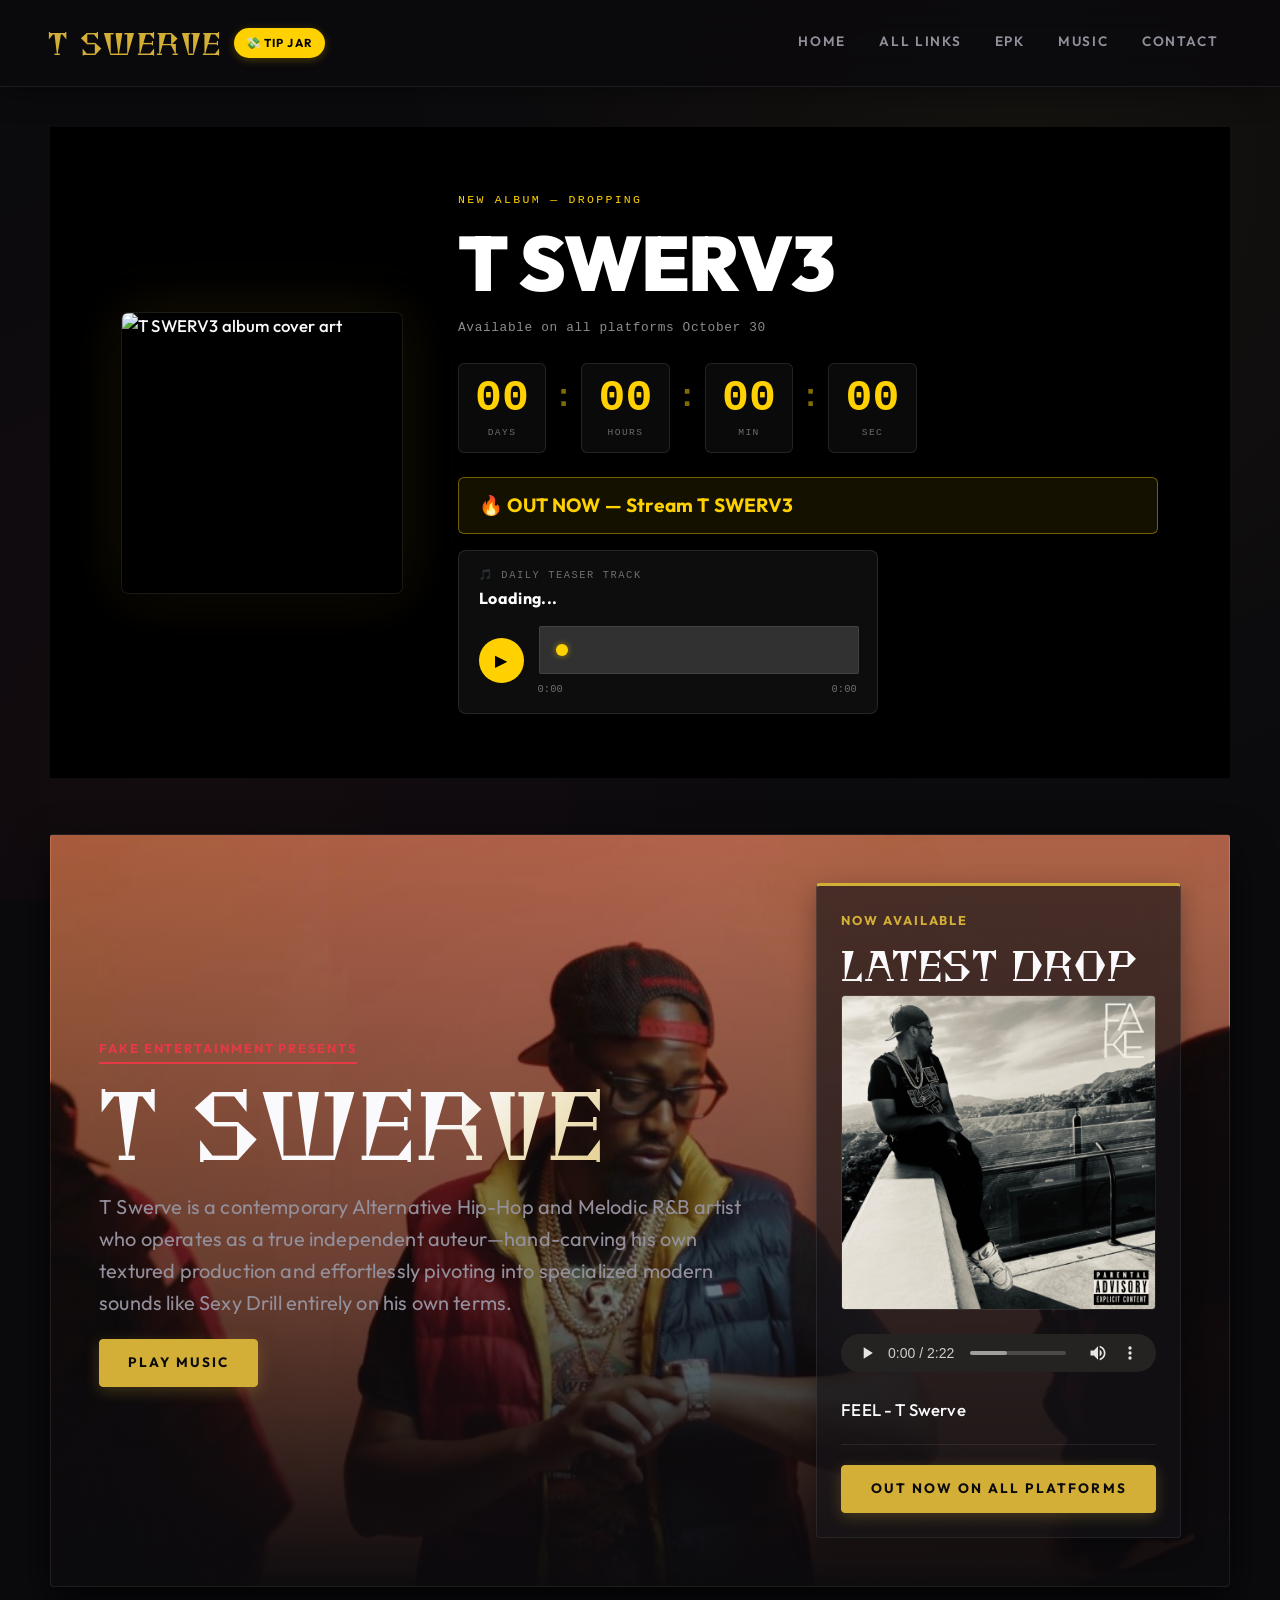
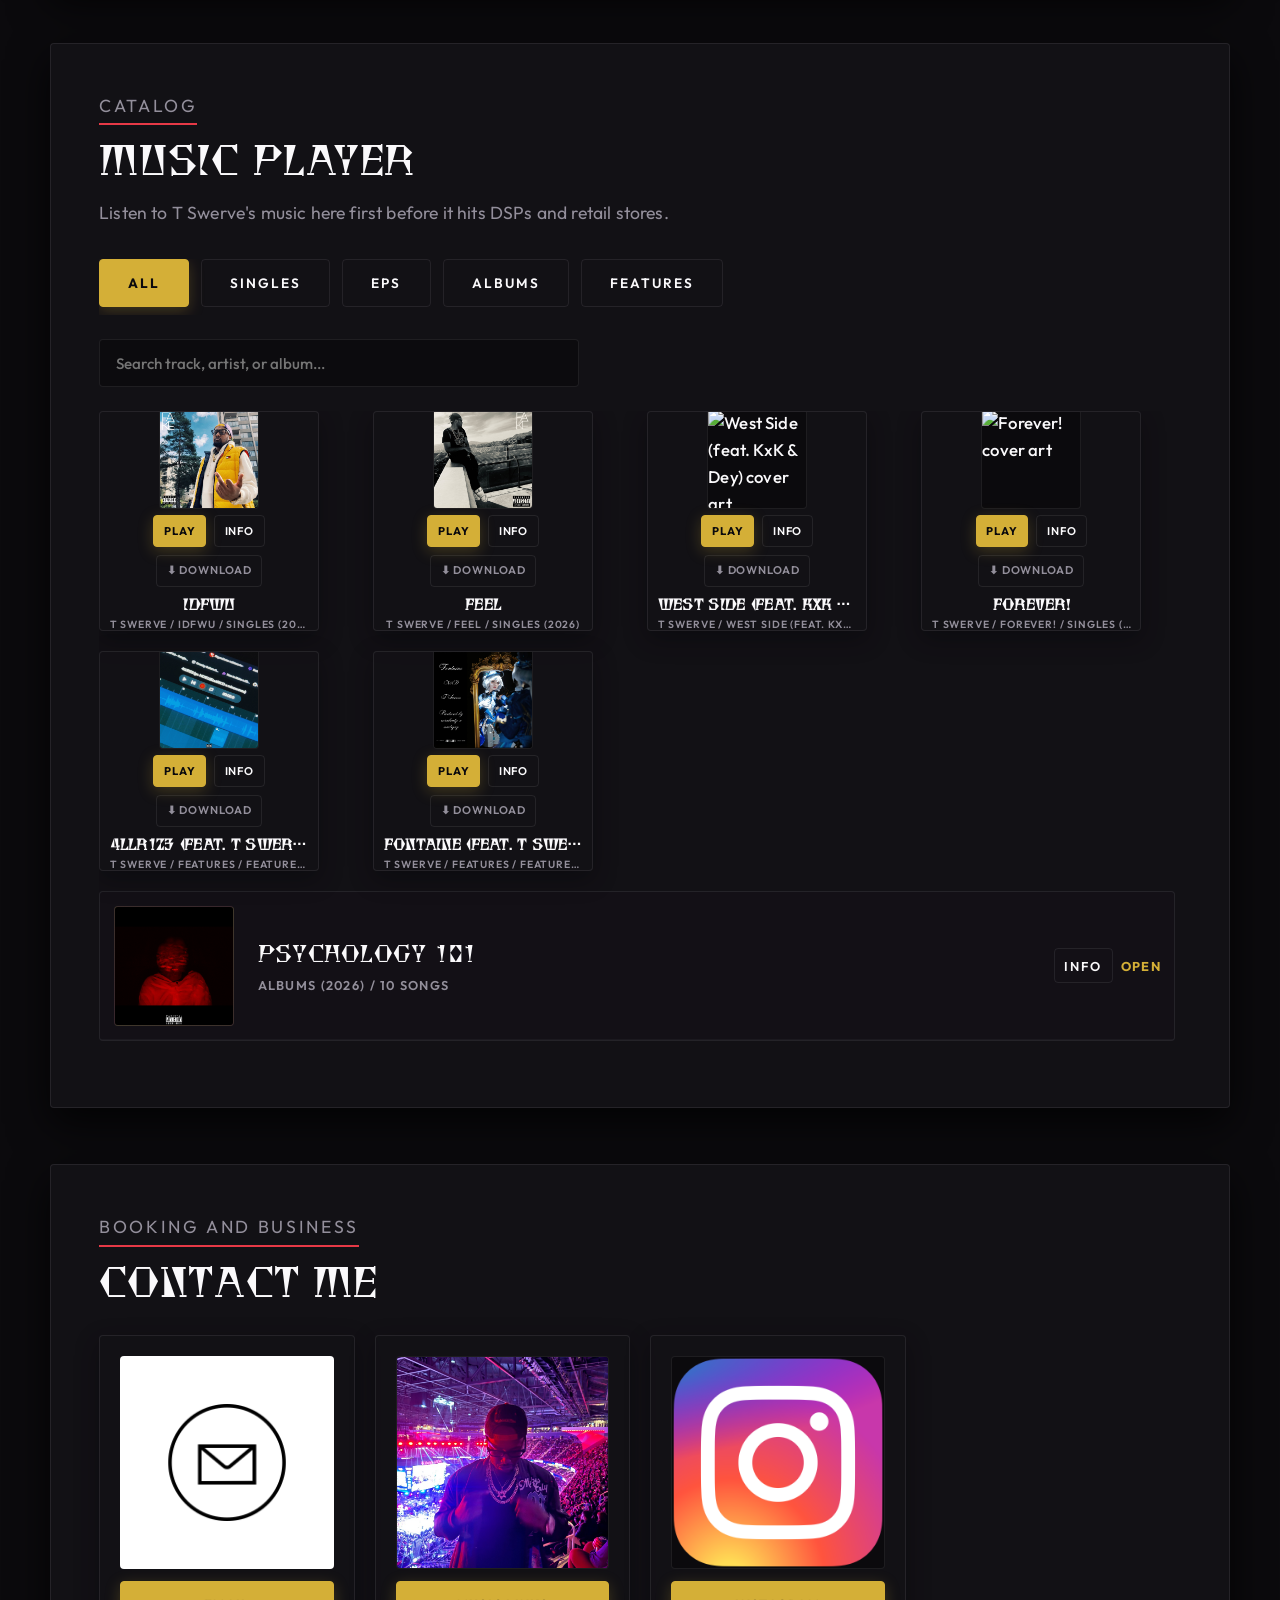
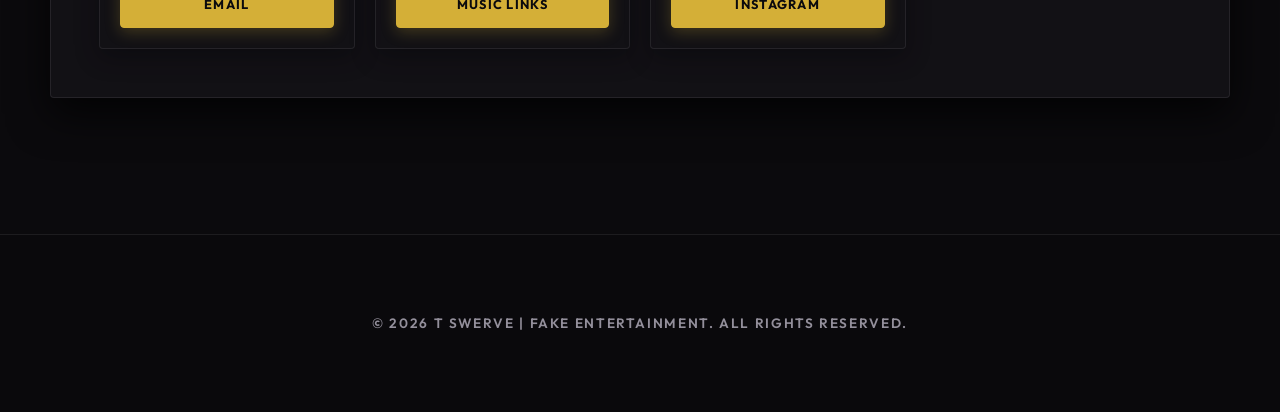
==== index.html @ 8528e09b "Bump CSS and JS version parameters to force browser cache refresh" ====
<!DOCTYPE html>
<html lang="en">

<head>
    <meta charset="UTF-8">
    <meta name="viewport" content="width=device-width, initial-scale=1.0">
    <title>T Swerve | Homebase</title>
    <meta name="description"
        content="The official homebase for T Swerve — Alternative Hip-Hop & Melodic R&B. New album T SWERV3 dropping October 30.">

    <!-- Open Graph (Facebook, iMessage, Discord, Slack, WhatsApp, etc.) -->
    <meta property="og:type" content="website">
    <meta property="og:url" content="https://gabetswerve.github.io/tswerve/">
    <meta property="og:title" content="T Swerve | Homebase">
    <meta property="og:description"
        content="T SWERV3 dropping October 30 on all platforms. Listen to T Swerve's music now.">
    <meta property="og:image" content="https://gabetswerve.github.io/tswerve/assets/og-preview.jpeg">
    <meta property="og:image:width" content="1200">
    <meta property="og:image:height" content="630">
    <meta property="og:image:alt" content="T Swerve">
    <meta property="og:site_name" content="T Swerve">

    <!-- Twitter Card -->
    <meta name="twitter:card" content="summary_large_image">
    <meta name="twitter:title" content="T Swerve | Homebase">
    <meta name="twitter:description"
        content="T SWERV3 dropping October 30 on all platforms. Listen to T Swerve's music now.">
    <meta name="twitter:image" content="https://gabetswerve.github.io/tswerve/assets/og-preview.jpeg">

    <link rel="stylesheet" href="style.css?v=17">
</head>

<body>
    <header class="site-header">
        <div class="brand-group">
            <a class="brand" href="index.html" aria-label="T Swerve home">T Swerve</a>
            <a class="tip-jar-btn" href="https://www.paypal.com/donate/?hosted_button_id=AJBC7XQU2HV6N" target="_blank"
                rel="noopener noreferrer" aria-label="Leave a tip">💸 Tip Jar</a>
        </div>
        <!-- Mini countdown pill — appears in nav when scrolled past the main countdown -->
        <a id="nav-countdown-pill" class="nav-countdown-pill" href="index.html#tswerv3-countdown"
            aria-label="T SWERV3 album countdown — click to go back">
            <span class="nav-cd-name">T SWERV3</span>
            <span class="nav-cd-nums">
                <span id="nav-cd-d">--</span>d
                <span id="nav-cd-h">--</span>h
                <span id="nav-cd-m">--</span>m
                <span id="nav-cd-s">--</span>s
            </span>
        </a>
        <nav class="site-nav" aria-label="Primary navigation">
            <a href="#top">Home</a>
            <a href="link.html">All Links</a>
            <a href="epk.html">EPK</a>
            <a href="#music">Music</a>
            <a href="#contact">Contact</a>
        </nav>
    </header>

    <main>
        <!-- T SWERV3 Countdown Section -->
        <section id="tswerv3-countdown" class="countdown-section" aria-label="T SWERV3 album countdown">
            <div class="countdown-bg-blur" aria-hidden="true"></div>
            <div class="countdown-inner">
                <div class="countdown-art-col">
                    <img src="assets/tswerv3-cover.jpeg" alt="T SWERV3 album cover art" class="countdown-art">
                </div>
                <div class="countdown-info-col">
                    <p class="countdown-eyebrow">New Album — Dropping</p>
                    <h2 class="countdown-title">T SWERV3</h2>
                    <p class="countdown-subtitle">Available on all platforms October 30</p>

                    <div class="countdown-units" id="countdown-units">
                        <div class="countdown-unit">
                            <span id="cd-days">00</span>
                            <label>Days</label>
                        </div>
                        <div class="countdown-colon" aria-hidden="true">:</div>
                        <div class="countdown-unit">
                            <span id="cd-hours">00</span>
                            <label>Hours</label>
                        </div>
                        <div class="countdown-colon" aria-hidden="true">:</div>
                        <div class="countdown-unit">
                            <span id="cd-minutes">00</span>
                            <label>Min</label>
                        </div>
                        <div class="countdown-colon" aria-hidden="true">:</div>
                        <div class="countdown-unit">
                            <span id="cd-seconds">00</span>
                            <label>Sec</label>
                        </div>
                    </div>

                    <div class="countdown-released-msg" id="countdown-released" hidden>
                        <span>🔥 OUT NOW — Stream T SWERV3</span>
                    </div>

                    <!-- Daily Teaser Mini Player -->
                    <div class="countdown-player-card" id="countdown-player-card">
                        <div class="countdown-player-header">
                            <span class="countdown-player-label">🎵 Daily Teaser Track</span>
                            <span class="countdown-player-track-name" id="cd-track-name">Loading...</span>
                        </div>
                        <audio id="countdown-audio" preload="metadata"></audio>
                        <div class="countdown-player-controls">
                            <button id="cd-play-pause" class="cd-play-btn" type="button"
                                aria-label="Play teaser track">▶</button>
                            <div class="countdown-progress-wrap">
                                <input type="range" id="cd-progress" min="0" max="100" value="0" class="cd-progress-bar"
                                    aria-label="Teaser track progress">
                                <div class="cd-time-row">
                                    <span id="cd-current-time">0:00</span>
                                    <span id="cd-duration">0:00</span>
                                </div>
                            </div>
                        </div>
                    </div>
                </div>
            </div>
        </section>

        <section class="hero section-band" id="top">
            <div class="hero-copy">
                <p class="eyebrow">FAKE Entertainment presents</p>
                <h1>T Swerve</h1>
                <p class="lead">T Swerve is a contemporary Alternative Hip-Hop and Melodic R&amp;B artist who operates
                    as a true independent auteur—hand-carving his own textured production and effortlessly pivoting into
                    specialized modern sounds like Sexy Drill entirely on his own terms.</p>
                <div class="hero-actions">
                    <a class="button primary" href="#music">Play Music</a>
                </div>
            </div>
            <div class="hero-panel" aria-label="Featured player">
                <p class="panel-label">Now available</p>
                <h2>Latest Drop</h2>
                <img src="assets/latest-drop.jpg" alt="Latest Drop Cover" class="featured-cover"
                    style="width: 100%; aspect-ratio: 1; object-fit: cover; border-radius: 4px; margin-bottom: 1rem; border: 1px solid var(--line);">
                <audio controls controlsList="nodownload" oncontextmenu="return false;" preload="metadata"
                    id="featured-player"></audio>
                <p class="muted" id="featured-title" style="margin-bottom: 1.25rem;">Upload music to your repo folders
                    to populate the player.</p>
                <div class="latest-drop-link-container"
                    style="border-top: 1px solid var(--line); padding-top: 1.25rem; text-align: center;">
                    <a class="button primary" href="https://ffm.to/feeeel" target="_blank" rel="noopener noreferrer"
                        style="width: 100%; display: inline-flex; align-items: center; justify-content: center; text-decoration: none; gap: 0.5rem; font-weight: 700;">
                        Out Now On All Platforms
                    </a>
                </div>
            </div>
        </section>


        <section class="section-band" id="music">
            <div class="section-heading">
                <p class="eyebrow">Catalog</p>
                <h2>Music Player</h2>
                <p>Listen to T Swerve's music here first before it hits DSPs and retail stores.</p>
            </div>
            <div class="tabs" id="music-tabs" role="tablist" aria-label="Music categories"></div>
            <div class="music-search-container">
                <input type="text" id="music-search" placeholder="Search track, artist, or album..."
                    aria-label="Search music catalog">
            </div>
            <div class="music-layout">
                <div class="release-grid" id="music-library" aria-live="polite"></div>
            </div>
        </section>


        <section class="section-band" id="contact">
            <div class="section-heading">
                <p class="eyebrow">Booking and business</p>
                <h2>Contact Me</h2>
            </div>
            <div class="contact-grid">
                <div class="qr-card"
                    style="display: flex; flex-direction: column; align-items: center; justify-content: space-between; padding: 1.25rem;">
                    <img src="assets/email.png" alt="T Swerve Email"
                        style="width: 100%; aspect-ratio: 1; object-fit: contain; border-radius: 4px; border: 1px solid var(--line); background: #ffffff; padding: 0.5rem;">
                    <a href="mailto:gabetswerve@gmail.com" class="button primary"
                        style="width: 100%; margin-top: 0.75rem; text-decoration: none; display: inline-flex; align-items: center; justify-content: center; min-height: 2.2rem; font-family: 'Outfit', sans-serif; text-transform: uppercase; letter-spacing: 0.1em; font-weight: 700; font-size: 0.8rem;">Email</a>
                </div>
                <div class="qr-card"
                    style="display: flex; flex-direction: column; align-items: center; justify-content: space-between; padding: 1.25rem;">
                    <img src="assets/music-links.jpg" alt="T Swerve Music Links"
                        style="width: 100%; aspect-ratio: 1; object-fit: cover; border-radius: 4px; border: 1px solid var(--line);">
                    <a href="https://ffm.bio/tswerve" target="_blank" rel="noopener noreferrer" class="button primary"
                        style="width: 100%; margin-top: 0.75rem; text-decoration: none; display: inline-flex; align-items: center; justify-content: center; min-height: 2.2rem; font-family: 'Outfit', sans-serif; text-transform: uppercase; letter-spacing: 0.1em; font-weight: 700; font-size: 0.8rem;">Music
                        Links</a>
                </div>
                <div class="qr-card"
                    style="display: flex; flex-direction: column; align-items: center; justify-content: space-between; padding: 1.25rem;">
                    <img src="assets/instagram.png" alt="T Swerve Instagram"
                        style="width: 100%; aspect-ratio: 1; object-fit: cover; border-radius: 4px; border: 1px solid var(--line);">
                    <a href="https://www.instagram.com/gabetswerve?igsh=MTN4anplaGdxeHgwZg%3D%3D&amp;utm_source=qr"
                        target="_blank" rel="noopener noreferrer" class="button primary"
                        style="width: 100%; margin-top: 0.75rem; text-decoration: none; display: inline-flex; align-items: center; justify-content: center; min-height: 2.2rem; font-family: 'Outfit', sans-serif; text-transform: uppercase; letter-spacing: 0.1em; font-weight: 700; font-size: 0.8rem;">Instagram</a>
                </div>
            </div>
        </section>
    </main>

    <footer>
        <p>&copy; <span id="year"></span> T Swerve | FAKE Entertainment. All rights reserved.</p>
    </footer>

    <script src="site.js?v=16"></script>
</body>

</html>
---- style.css ----
@import url('https://fonts.googleapis.com/css2?family=Bebas+Neue&family=Outfit:wght@300;400;500;600;700;800;900&family=Inter:wght@300;400;500;700&family=Chokokutai&display=swap');

:root {
    --bg: #0b0a0d;            /* Deep Obsidian Charcoal */
    --surface: rgba(20, 19, 24, 0.8);      /* Slate charcoal card */
    --surface-2: rgba(30, 28, 36, 0.9);    /* Highlight card surface */
    --text: #faf9fb;          /* Warm off-white */
    --muted: #938f9b;         /* Slate silver / muted text */
    --line: rgba(255, 255, 255, 0.08);     /* Thin modern grid border */
    --line-active: rgba(212, 175, 55, 0.35); /* Warm gold active borders */
    
    /* Alternative Hip-Hop / R&B Editorial Palette */
    --cyan: #d4af37;          /* Luxury Gold / Champagne Accent */
    --gold: #f3ebd4;          /* Warm Cream Highlight */
    --rose: #e63946;          /* Sleek Crimson Accent */
    --green: #2a9d8f;         /* Muted Emerald Accent */
    
    --shadow: 0 16px 40px rgba(0, 0, 0, 0.75);
    --shadow-light: 0 8px 25px rgba(0, 0, 0, 0.3);
}

* {
    box-sizing: border-box;
}

html {
    scroll-behavior: smooth;
}

body {
    margin: 0;
    color: var(--text);
    background-color: var(--bg);
    font-family: 'Outfit', 'Inter', sans-serif, 'Segoe UI', Roboto, sans-serif;
    font-weight: 500;
    font-size: 1.05rem;
    line-height: 1.6;
    letter-spacing: 0.01em;
    position: relative;
    overflow-x: hidden;
}

body::before {
    content: "";
    position: fixed;
    top: 0;
    left: 0;
    width: 100%;
    height: 100%;
    background: 
        radial-gradient(circle at 80% 20%, rgba(212, 175, 55, 0.05) 0%, transparent 50vw),
        radial-gradient(circle at 15% 85%, rgba(230, 57, 70, 0.04) 0%, transparent 50vw),
        #0b0a0d;
    background-size: cover;
    background-position: center;
    background-repeat: no-repeat;
    background-attachment: fixed;
    z-index: -2;
}

a {
    color: inherit;
    transition: all 0.25s cubic-bezier(0.25, 0.8, 0.25, 1);
}

img {
    display: block;
    max-width: 100%;
}

/* Scrollbars */
::-webkit-scrollbar {
    width: 6px;
    height: 6px;
}
::-webkit-scrollbar-track {
    background: var(--bg);
}
::-webkit-scrollbar-thumb {
    background: rgba(255, 255, 255, 0.12);
    border-radius: 3px;
    transition: background 0.2s ease;
}
::-webkit-scrollbar-thumb:hover {
    background: var(--cyan);
}

code,
pre {
    color: var(--cyan);
    background: rgba(212, 175, 55, 0.04);
    border: 1px solid rgba(212, 175, 55, 0.15);
    border-radius: 4px;
    font-family: 'Courier New', Courier, monospace;
    font-size: 0.95em;
}

code {
    padding: 0.1rem 0.35rem;
}

pre {
    overflow-x: auto;
    padding: 1rem;
    position: relative;
    border-left: 3px solid var(--cyan);
}

.site-header {
    position: sticky;
    top: 0;
    z-index: 100;
    display: flex;
    align-items: center;
    justify-content: space-between;
    gap: 1rem;
    padding: 1.25rem clamp(1rem, 4vw, 3rem);
    background: rgba(11, 10, 13, 0.88);
    border-bottom: 1px solid var(--line);
    backdrop-filter: blur(16px);
    box-shadow: 0 4px 30px rgba(0, 0, 0, 0.4);
    transition: all 0.3s ease;
}

.brand {
    color: var(--cyan);
    font-family: 'Chokokutai', cursive, sans-serif;
    font-size: 1.8rem;
    font-weight: 400;
    text-transform: uppercase;
    text-decoration: none;
    letter-spacing: 0.05em;
    transition: opacity 0.25s ease;
}

.brand:hover {
    opacity: 0.85;
}

/* Brand + Tip Jar group on the left side of the header */
.brand-group {
    display: flex;
    align-items: center;
    gap: 0.75rem;
    flex-shrink: 0;
}

.tip-jar-btn {
    display: inline-flex;
    align-items: center;
    gap: 0.3rem;
    padding: 0.35rem 0.75rem;
    font-family: 'Outfit', sans-serif;
    font-size: 0.72rem;
    font-weight: 700;
    text-transform: uppercase;
    letter-spacing: 0.1em;
    text-decoration: none;
    color: #000;
    background: #ffd100;
    border-radius: 20px;
    border: none;
    white-space: nowrap;
    transition: transform 0.15s ease, background 0.15s ease, box-shadow 0.15s ease;
    box-shadow: 0 2px 10px rgba(255, 209, 0, 0.25);
}

.tip-jar-btn:hover {
    background: #ffe040;
    transform: translateY(-1px);
    box-shadow: 0 4px 16px rgba(255, 209, 0, 0.4);
}

.tip-jar-btn:active {
    transform: translateY(0);
}

.site-nav {
    display: flex;
    flex-wrap: wrap;
    justify-content: flex-end;
    gap: 0.4rem;
}

.site-nav a {
    min-height: 2.2rem;
    display: inline-flex;
    align-items: center;
    padding: 0.45rem 0.85rem;
    color: var(--muted);
    font-family: 'Outfit', sans-serif;
    font-weight: 600;
    font-size: 0.85rem;
    text-transform: uppercase;
    letter-spacing: 0.12em;
    text-decoration: none;
    border-bottom: 2px solid transparent;
    transition: all 0.25s ease;
}

.site-nav a:hover,
.site-nav a[aria-current="page"] {
    color: var(--text);
    border-bottom: 2px solid var(--cyan);
}

main {
    width: min(1180px, calc(100% - 2rem));
    margin: 0 auto;
    padding: 2.5rem 0 5rem;
}

/* Alternative Hip-Hop Editorial Content Bands */
.section-band {
    margin: 3.5rem 0;
    padding: clamp(1.5rem, 4vw, 3rem);
    background: var(--surface);
    border: 1px solid var(--line);
    border-radius: 4px;
    box-shadow: var(--shadow);
    position: relative;
    transition: border-color 0.3s ease;
}

.hero {
    min-height: 65vh;
    display: grid;
    grid-template-columns: minmax(0, 1.3fr) minmax(320px, 0.7fr);
    align-items: center;
    gap: 2.5rem;
}

.section-band.hero:not(.compact) {
    background: 
        linear-gradient(to bottom, rgba(11, 10, 13, 0.1) 0%, rgba(11, 10, 13, 0.5) 60%, rgba(11, 10, 13, 0.98) 100%),
        url('assets/homepage-profile.jpg');
    background-size: cover;
    background-position: center 20%;
    background-repeat: no-repeat;
}

.hero.compact {
    min-height: 30vh;
    align-items: center;
}

.hero h1 {
    margin: 0 0 1rem;
    font-family: 'Chokokutai', cursive, sans-serif;
    font-size: clamp(2.8rem, 7vw, 5.5rem);
    line-height: 1.1;
    font-weight: 400;
    text-transform: uppercase;
    background: linear-gradient(135deg, var(--text) 50%, var(--cyan) 100%);
    -webkit-background-clip: text;
    -webkit-text-fill-color: transparent;
    letter-spacing: 0.02em;
}

.hero.compact h1 {
    font-size: clamp(2.2rem, 6vw, 4rem);
}

.lead {
    max-width: 64ch;
    color: var(--muted);
    font-size: clamp(1.05rem, 2vw, 1.25rem);
    font-family: 'Outfit', sans-serif;
    font-weight: 400;
    line-height: 1.6;
}

.eyebrow {
    margin: 0 0 0.65rem;
    color: var(--rose);
    font-family: 'Outfit', sans-serif;
    font-weight: 700;
    font-size: 0.8rem;
    text-transform: uppercase;
    letter-spacing: 0.15em;
    display: inline-block;
    border-bottom: 2px solid var(--rose);
    padding-bottom: 0.2rem;
}

.panel-label {
    margin: 0 0 0.65rem;
    color: var(--cyan);
    font-family: 'Outfit', sans-serif;
    font-weight: 700;
    font-size: 0.8rem;
    text-transform: uppercase;
    letter-spacing: 0.15em;
}

.hero-actions,
.tabs,
.list-stack {
    display: flex;
    flex-wrap: wrap;
    gap: 0.75rem;
}

.link-grid {
    display: grid;
    grid-template-columns: repeat(auto-fit, minmax(220px, 1fr));
    gap: 1rem;
}

/* Premium Minimalist Buttons */
.button,
button.button,
.link-tile,
.list-stack a {
    min-height: 3rem;
    display: inline-flex;
    align-items: center;
    justify-content: center;
    padding: 0.75rem 1.75rem;
    color: var(--text);
    background: transparent;
    border: 1px solid var(--line);
    border-radius: 4px;
    text-transform: uppercase;
    font-family: 'Outfit', sans-serif;
    font-weight: 600;
    font-size: 0.85rem;
    letter-spacing: 0.15em;
    text-align: center;
    text-decoration: none;
    cursor: pointer;
    transition: all 0.25s cubic-bezier(0.25, 0.8, 0.25, 1);
    position: relative;
}

.button:hover,
button.button:hover,
.link-tile:hover,
.list-stack a:hover {
    color: #0c0b0f;
    background: var(--text);
    border-color: var(--text);
    transform: translateY(-2px);
    box-shadow: var(--shadow-light);
}

.button.primary,
button.button.primary,
.tabs button.active {
    color: #0b0a0d;
    background: var(--cyan);
    border-color: var(--cyan);
    font-weight: 700;
    box-shadow: 0 4px 15px rgba(212, 175, 55, 0.25);
}

.button.primary:hover,
button.button.primary:hover,
.tabs button.active:hover {
    background: var(--text);
    border-color: var(--text);
    color: #0b0a0d;
    box-shadow: 0 4px 20px rgba(255, 255, 255, 0.3);
}

.hero-panel,
.player-dock,
.contact-card,
.qr-card,
.project-card,
.release-card,
.stat-grid div {
    background: rgba(20, 19, 24, 0.65);
    border: 1px solid var(--line);
    border-radius: 4px;
    box-shadow: var(--shadow-light);
    transition: all 0.3s cubic-bezier(0.25, 0.8, 0.25, 1);
    position: relative;
}

/* Hover effects */
.release-card:hover,
.project-card:hover,
.qr-card:hover {
    border-color: var(--cyan);
    box-shadow: 0 12px 30px rgba(212, 175, 55, 0.06);
    transform: translateY(-4px);
}

.hero-panel {
    padding: 1.5rem;
    border-top: 3px solid var(--cyan);
}

.hero-panel audio,
.player-dock audio,
.release-card audio {
    width: 100%;
    margin-top: 0.5rem;
}

/* Styled native audio controls */
audio {
    filter: invert(0.9) hue-rotate(15deg) saturate(1.2);
    border-radius: 4px;
    height: 38px;
}

.section-heading {
    max-width: 760px;
    margin-bottom: 2rem;
}

.section-heading h2,
.project-card h2,
.hero-panel h2 {
    margin: 0 0 0.5rem;
    font-family: 'Chokokutai', cursive, sans-serif;
    font-size: clamp(1.6rem, 3.5vw, 2.4rem);
    line-height: 1.2;
    font-weight: 400;
    text-transform: uppercase;
    color: var(--text);
    letter-spacing: 0.02em;
}

.section-heading p {
    font-size: 1.1rem;
    font-weight: 400;
    color: var(--muted);
}

.music-layout {
    display: block;
}

.release-grid,
.portfolio-grid,
.media-grid,
.contact-grid,
.stat-grid {
    display: grid;
    grid-template-columns: repeat(auto-fill, minmax(220px, 1fr));
    gap: 1.25rem;
}

.project-card {
    overflow: hidden;
    max-width: 320px;
    width: 100%;
}

.release-card {
    display: flex;
    flex-direction: column;
    align-items: center;
    justify-content: center;
    width: 220px;
    height: 220px;
    aspect-ratio: 1;
    border: 1px solid var(--line);
    border-radius: 4px;
    background: rgba(20, 19, 24, 0.65);
    padding: 0.6rem;
    box-sizing: border-box;
    overflow: hidden;
}

.project-card img,
.media-grid img,
.qr-card img,
#player-art {
    width: 100%;
    aspect-ratio: 1;
    object-fit: cover;
    background: #0b0a0d;
    border-bottom: 1px solid var(--line);
    transition: transform 0.4s ease;
}

.release-card img {
    width: 100px;
    height: 100px;
    min-height: 100px;
    min-width: 100px;
    aspect-ratio: 1;
    object-fit: contain;
    background: #0b0a0d;
    border: 1px solid var(--line);
    border-radius: 4px;
    margin-bottom: 0.4rem;
}

.project-card:hover img {
    transform: scale(1.03);
}

.project-card {
    padding: 1.25rem;
}

.release-card .card-body {
    width: 100%;
    padding: 0;
    display: flex;
    flex-direction: column;
    align-items: center;
}

.release-card .card-body h3 {
    order: 2;
    font-family: 'Chokokutai', cursive, sans-serif;
    color: var(--text);
    font-size: 0.9rem;
    margin: 0 0 0.1rem 0;
    text-transform: uppercase;
    letter-spacing: 0.02em;
    text-align: center;
    width: 100%;
    white-space: nowrap;
    overflow: hidden;
    text-overflow: ellipsis;
}

.release-card .card-body .card-meta {
    order: 3;
    color: var(--muted);
    font-family: 'Outfit', sans-serif;
    font-weight: 600;
    font-size: 0.65rem;
    text-transform: uppercase;
    letter-spacing: 0.08em;
    margin: 0;
    text-align: center;
    width: 100%;
    white-space: nowrap;
    overflow: hidden;
    text-overflow: ellipsis;
}

.release-card .card-body .card-actions {
    order: 1;
    display: flex;
    gap: 0.4rem;
    justify-content: center;
    align-items: center;
    flex-wrap: wrap;
    width: 100%;
    margin-top: 0 !important;
    margin-bottom: 0.3rem;
}

.release-card .button {
    min-height: 2rem;
    padding: 0.2rem 0.6rem;
    font-size: 0.7rem;
    letter-spacing: 0.08em;

}

.project-card h2 {
    margin: 0 0 0.4rem;
    font-family: 'Chokokutai', cursive, sans-serif;
    font-size: 1.2rem;
    font-weight: 400;
    text-transform: uppercase;
    color: var(--text);
    letter-spacing: 0.02em;
}

.card-meta {
    margin: 0 0 1rem;
    color: var(--muted);
    font-family: 'Outfit', sans-serif;
    font-weight: 600;
    font-size: 0.8rem;
    text-transform: uppercase;
    letter-spacing: 0.1em;
}

.player-dock {
    position: sticky;
    top: 5.5rem;
    padding: 0.8rem;
    border: 1px solid var(--cyan);
    background: rgba(18, 17, 22, 0.95);
    box-shadow: 0 15px 40px rgba(0, 0, 0, 0.5);
    border-radius: 4px;
}

.player-track-info {
    display: flex;
    gap: 0.75rem;
    align-items: center;
    margin-bottom: 0.6rem;
}

#player-art {
    width: 80px;
    height: 80px;
    min-width: 80px;
    max-height: 80px;
    aspect-ratio: 1;
    object-fit: cover;
    border: 1px solid var(--line);
    border-radius: 4px;
    margin-bottom: 0;
}

.player-text-details {
    min-width: 0;
    flex: 1;
}

.player-text-details .panel-label {
    margin: 0 0 0.15rem 0;
}

/* Player title — now a button styled as a link */
.player-title-btn,
#player-title {
    font-family: 'Chokokutai', cursive, sans-serif;
    color: var(--text);
    font-size: 1.1rem;
    margin: 0 0 0.15rem 0;
    font-weight: 400;
    text-transform: uppercase;
    letter-spacing: 0.02em;
    white-space: nowrap;
    overflow: hidden;
    text-overflow: ellipsis;
    /* Reset button styles */
    background: transparent;
    border: none;
    padding: 0;
    text-align: left;
    cursor: pointer;
    display: block;
    width: 100%;
    transition: color 0.2s ease;
}

.player-title-btn:hover,
#player-title:hover {
    color: var(--cyan);
    text-decoration: underline;
    text-decoration-color: rgba(212, 175, 55, 0.5);
    text-underline-offset: 3px;
}

/* Flash highlight for a single track card when navigated to */
.release-card.track-highlight-flash {
    border-color: var(--cyan) !important;
    box-shadow: 0 0 0 2px rgba(212, 175, 55, 0.35) !important;
    animation: card-flash 1.2s ease-out forwards;
}

@keyframes card-flash {
    0%   { background: rgba(212, 175, 55, 0.18); }
    100% { background: rgba(20, 19, 24, 0.65); }
}


#player-meta {
    font-family: 'Outfit', sans-serif;
    font-weight: 600;
    font-size: 0.75rem;
    text-transform: uppercase;
    letter-spacing: 0.08em;
    color: var(--muted);
    margin-bottom: 0;
    white-space: nowrap;
    overflow: hidden;
    text-overflow: ellipsis;
}

input,
select,
textarea {
    width: 100%;
    min-height: 3rem;
    padding: 0.8rem 1rem;
    color: var(--text);
    background: rgba(12, 11, 15, 0.9);
    border: 1px solid var(--line);
    border-radius: 4px;
    font-family: 'Outfit', sans-serif;
    font-weight: 500;
    font-size: 1.05rem;
    transition: all 0.25s ease;
}

input:focus,
select:focus,
textarea:focus {
    outline: none;
    border-color: var(--cyan);
    box-shadow: 0 0 15px rgba(212, 175, 55, 0.15);
    background: rgba(212, 175, 55, 0.02);
}

textarea {
    resize: vertical;
}

.embed-shell {
    min-height: 320px;
    display: grid;
    place-items: center;
    padding: 0;
    color: var(--muted);
    background: #0b0a0d;
    border: 1px solid var(--line);
    border-radius: 4px;
    overflow: hidden;
    position: relative;
}

.embed-shell.wide {
    min-height: 420px;
}

.embed-shell iframe {
    width: 100%;
    height: 100%;
    border: 0;
}

.qr-card {
    margin: 0;
    padding: 1.25rem;
    text-align: center;
    border: 1px solid var(--line);
}

.qr-card img {
    border: 1px solid var(--line);
    border-radius: 4px;
}

.qr-card figcaption {
    margin-top: 0.75rem;
    color: var(--cyan);
    font-family: 'Outfit', sans-serif;
    font-weight: 700;
    text-transform: uppercase;
    font-size: 0.8rem;
    letter-spacing: 0.1em;
}

footer {
    padding: 4rem 1rem;
    color: var(--muted);
    font-family: 'Outfit', sans-serif;
    font-weight: 600;
    font-size: 0.85rem;
    text-transform: uppercase;
    letter-spacing: 0.12em;
    text-align: center;
    border-top: 1px solid var(--line);
    background: rgba(11, 10, 13, 0.98);
}

@media (max-width: 820px) {
    .site-header {
        align-items: center;
        flex-direction: column;
        gap: 0.6rem;
        padding: 0.85rem clamp(0.75rem, 3vw, 2rem);
    }

    .brand-group {
        justify-content: center;
    }

    .site-nav {
        justify-content: center;
        width: 100%;
        gap: 0.2rem;
    }

    .hero,
    .music-layout {
        grid-template-columns: 1fr;
    }

    .player-dock {
        position: static;
        width: 100%;
    }
}

.links-page {
    width: min(760px, calc(100% - 2rem));
}

.all-links-hero {
    min-height: auto;
    text-align: center;
    border-top: 3px solid var(--cyan);
}

.all-links-hero h1 {
    margin: 0 0 0.5rem;
    font-family: 'Chokokutai', cursive, sans-serif;
    font-size: clamp(2.8rem, 10vw, 5rem);
    line-height: 1.1;
    font-weight: 400;
    text-transform: uppercase;
    background: linear-gradient(135deg, var(--text) 30%, var(--cyan) 100%);
    -webkit-background-clip: text;
    -webkit-text-fill-color: transparent;
    letter-spacing: 0.02em;
}

.all-links-hero .lead {
    margin-left: auto;
    margin-right: auto;
}

.profile-avatar {
    width: min(160px, 42vw);
    aspect-ratio: 1;
    margin: 0 auto 1.5rem;
    border: 3px solid var(--cyan);
    border-radius: 50%;
    object-fit: cover;
    box-shadow: 0 0 25px rgba(212, 175, 55, 0.2);
    transform: translateZ(0);
    backface-visibility: hidden;
}

.quick-socials,
.link-stack,
.social-grid {
    display: grid;
    gap: 0.75rem;
}

.quick-socials {
    grid-template-columns: repeat(auto-fit, minmax(120px, 1fr));
    margin-top: 1.5rem;
}

.quick-socials a,
.social-grid a {
    padding: 0.85rem 1rem;
    color: var(--text);
    background: rgba(255, 255, 255, 0.02);
    border: 1px solid var(--line);
    border-radius: 4px;
    text-transform: uppercase;
    font-family: 'Outfit', sans-serif;
    font-weight: 600;
    font-size: 0.85rem;
    letter-spacing: 0.1em;
    text-decoration: none;
    transition: all 0.2s ease;
}

.quick-socials a:hover,
.social-grid a:hover {
    color: #0b0a0d;
    background: var(--text);
    border-color: var(--text);
    box-shadow: var(--shadow-light);
}

.mega-link {
    display: grid;
    gap: 0.15rem;
    padding: 1.25rem 1.75rem;
    color: var(--text);
    background: rgba(20, 19, 24, 0.85);
    border: 1px solid var(--line);
    border-left-width: 6px;
    border-radius: 4px;
    text-decoration: none;
    transition: all 0.25s ease;
}

.mega-link span {
    font-family: 'Chokokutai', cursive, sans-serif;
    font-size: 1.3rem;
    font-weight: 400;
    text-transform: uppercase;
    letter-spacing: 0.02em;
}

.mega-link small,
.social-grid span {
    color: var(--muted);
    font-family: 'Outfit', sans-serif;
    font-weight: 400;
}

.accent-cyan { border-left-color: var(--cyan); }
.accent-gold { border-left-color: var(--gold); }
.accent-rose { border-left-color: var(--rose); }
.accent-green { border-left-color: var(--green); }

.mega-link:hover {
    border-color: var(--cyan);
    box-shadow: 0 4px 20px rgba(212, 175, 55, 0.08);
}

.accent-cyan:hover { border-left-color: var(--cyan); }
.accent-gold:hover { border-left-color: var(--gold); box-shadow: 0 4px 20px rgba(243, 235, 212, 0.08); }
.accent-rose:hover { border-left-color: var(--rose); box-shadow: 0 4px 20px rgba(230, 57, 70, 0.08); }
.accent-green:hover { border-left-color: var(--green); box-shadow: 0 4px 20px rgba(42, 157, 143, 0.08); }

.compact-links {
    grid-template-columns: repeat(auto-fit, minmax(160px, 1fr));
}

.link-tile {
    width: 100%;
}

.featured-link {
    border-color: var(--cyan);
    background: rgba(212, 175, 55, 0.04);
}

.social-grid {
    grid-template-columns: repeat(auto-fit, minmax(180px, 1fr));
}

.social-grid strong,
.social-grid span {
    display: block;
}

.social-grid strong {
    font-family: 'Chokokutai', cursive, sans-serif;
    font-size: 1.1rem;
    font-weight: 400;
    color: var(--cyan);
    text-transform: uppercase;
    letter-spacing: 0.02em;
}

:focus-visible {
    outline: 2px solid var(--cyan);
    outline-offset: 3px;
}

.contact-card {
    min-height: 8rem;
    display: flex;
    align-items: center;
    justify-content: center;
    padding: 1.5rem;
    text-align: center;
    text-decoration: none;
    overflow-wrap: anywhere;
    font-family: 'Chokokutai', cursive, sans-serif;
    color: var(--cyan);
    font-size: 1.25rem;
    border: 1px solid var(--cyan);
    text-transform: uppercase;
    letter-spacing: 0.02em;
    transition: all 0.3s ease;
}

.contact-card:hover {
    background: var(--cyan);
    color: #0b0a0d;
    box-shadow: 0 4px 15px rgba(212, 175, 55, 0.25);
}

@media (max-width: 560px) {
    main,
    .links-page {
        width: min(100% - 0.75rem, 1180px);
        padding-top: 0.75rem;
        padding-bottom: 3rem;
    }

    .section-band {
        padding: 1.1rem;
        margin: 2rem 0;
        border-radius: 6px;
    }

    .site-header {
        padding: 0.65rem 0.75rem;
        gap: 0.4rem;
    }

    .brand {
        font-size: 1.5rem;
    }

    .tip-jar-btn {
        font-size: 0.68rem;
        padding: 0.28rem 0.6rem;
    }

    .site-nav {
        gap: 0.15rem;
    }

    .site-nav a {
        padding: 0.35rem 0.55rem;
        font-size: 0.72rem;
        letter-spacing: 0.08em;
        min-height: 1.9rem;
    }

    .link-grid,
    .compact-links,
    .quick-socials,
    .social-grid {
        grid-template-columns: 1fr;
    }

    .hero h1,
    .all-links-hero h1 {
        font-size: clamp(2.5rem, 12vw, 4rem);
    }

    /* Release cards: fill full width as a list on mobile */
    .release-grid {
        grid-template-columns: 1fr;
        gap: 0.75rem;
    }

    .release-card {
        width: 100%;
        height: auto;
        min-height: 0;
        aspect-ratio: unset;
        flex-direction: row;
        align-items: center;
        justify-content: flex-start;
        padding: 0.75rem;
        gap: 0.75rem;
        border-radius: 6px;
    }

    .release-card img {
        width: 64px;
        height: 64px;
        min-width: 64px;
        min-height: 64px;
        margin-bottom: 0;
        flex-shrink: 0;
    }

    .release-card .card-body {
        align-items: flex-start;
        flex: 1;
        min-width: 0;
    }

    .release-card .card-body h3 {
        text-align: left;
        font-size: 1rem;
        white-space: nowrap;
        overflow: hidden;
        text-overflow: ellipsis;
        width: 100%;
    }

    .release-card .card-body .card-meta {
        text-align: left;
        font-size: 0.62rem;
    }

    .release-card .card-body .card-actions {
        justify-content: flex-start;
        flex-wrap: nowrap;
    }

    .release-card .button {
        padding: 0.2rem 0.55rem;
        font-size: 0.68rem;
    }

    /* Hero section compact */
    .hero.section-band {
        padding: 1.5rem 1rem;
    }

    .hero-panel {
        padding: 1rem;
    }

    .section-heading {
        margin-bottom: 1.25rem;
    }

    .section-heading h2 {
        font-size: clamp(1.4rem, 6vw, 2rem);
    }

    /* Contact grid: 1 column, smaller images */
    .contact-grid {
        grid-template-columns: 1fr;
        gap: 0.75rem;
    }

    .qr-card {
        flex-direction: row !important;
        align-items: center !important;
        gap: 1rem;
        padding: 0.85rem 1rem !important;
        justify-content: flex-start !important;
    }

    .qr-card img {
        width: 64px !important;
        height: 64px !important;
        aspect-ratio: 1 !important;
        object-fit: contain !important;
        flex-shrink: 0 !important;
        border-radius: 4px;
    }

    .qr-card .button {
        flex: 1;
        min-width: 0;
        margin-top: 0 !important;
    }

    /* Music tabs scrollable row */
    #music-tabs {
        gap: 0.4rem;
        padding-bottom: 0.4rem;
        margin-bottom: 1rem;
    }

    #music-tabs .button {
        padding: 0.4rem 0.75rem;
        font-size: 0.75rem;
    }
}

/* Music player compact folders */
#music-tabs {
    overflow-x: auto;
    flex-wrap: nowrap;
    padding-bottom: 0.5rem;
    margin-bottom: 1.5rem;
}

#music-tabs .button {
    flex: 0 0 auto;
}

.music-search-container {
    margin-bottom: 1.5rem;
    max-width: 480px;
    width: 100%;
}

.music-search-container input {
    font-family: 'Outfit', sans-serif;
    font-size: 0.95rem;
    border-color: var(--line);
    background: rgba(12, 11, 15, 0.85);
}

.music-search-container input:focus {
    border-color: var(--cyan);
    box-shadow: 0 0 15px rgba(212, 175, 55, 0.15);
    background: rgba(212, 175, 55, 0.02);
}

#music-library {
    max-height: min(72vh, 720px);
    overflow-y: auto;
    padding-right: 0.35rem;
    align-content: start;
}

.music-folder {
    grid-column: 1 / -1;
    overflow: hidden;
    background: rgba(20, 19, 24, 0.55);
    border: 1px solid var(--line);
    border-radius: 4px;
    margin-bottom: 1rem;
    transition: all 0.25s ease;
}

.music-folder:hover {
    border-color: rgba(212, 175, 55, 0.25);
}

.music-folder summary {
    min-height: 8.5rem;
    display: grid;
    grid-template-columns: 7.5rem minmax(0, 1fr) auto;
    align-items: center;
    gap: 1.5rem;
    padding: 0.85rem;
    cursor: pointer;
    list-style: none;
    border-bottom: 1px solid rgba(255, 255, 255, 0.04);
}

.music-folder summary::-webkit-details-marker {
    display: none;
}

.music-folder summary img,
.folder-art {
    width: 7.5rem;
    aspect-ratio: 1;
    border-radius: 4px;
    object-fit: cover;
    background: linear-gradient(145deg, rgba(212, 175, 55, 0.15) 0%, rgba(230, 57, 70, 0.1) 100%);
    border: 1px solid var(--line);
    transition: border-color 0.25s ease;
}

.folder-copy {
    min-width: 0;
}

.folder-copy strong {
    font-family: 'Chokokutai', cursive, sans-serif;
    font-size: 1.35rem;
    color: var(--text);
    display: block;
    font-weight: 400;
    text-transform: uppercase;
    letter-spacing: 0.02em;
}

.folder-copy small {
    font-family: 'Outfit', sans-serif;
    font-weight: 600;
    font-size: 0.8rem;
    text-transform: uppercase;
    letter-spacing: 0.1em;
    color: var(--muted);
    display: block;
    margin-top: 0.25rem;
}

.folder-actions {
    display: flex;
    align-items: center;
    gap: 1rem;
}

.folder-toggle {
    font-family: 'Outfit', sans-serif;
    font-weight: 700;
    font-size: 0.8rem;
    text-transform: uppercase;
    letter-spacing: 0.1em;
    color: var(--cyan);
}

.music-folder[open] .folder-toggle {
    font-size: 0;
}

.music-folder[open] .folder-toggle::before {
    content: "Close";
    font-size: 0.8rem;
}

.folder-tracks {
    display: grid;
    gap: 0.55rem;
    max-height: 22rem;
    overflow-y: auto;
    padding: 1rem;
    background: rgba(0, 0, 0, 0.2);
}

.folder-track-row {
    display: grid;
    grid-template-columns: minmax(0, 1fr) auto;
    align-items: center;
    gap: 1rem;
    padding: 0.75rem 1rem;
    background: rgba(25, 24, 30, 0.5);
    border: 1px solid var(--line);
    border-radius: 4px;
    transition: border-color 0.25s ease, background 0.25s ease;
}

/* Now-playing highlight — gold left border + subtle gold background */
.folder-track-row.now-playing {
    border-color: var(--cyan);
    border-left: 3px solid var(--cyan);
    background: rgba(212, 175, 55, 0.07);
    position: relative;
}

.folder-track-row.now-playing strong::before {
    content: "▶ ";
    color: var(--cyan);
    font-size: 0.7em;
    animation: now-playing-pulse 1.4s ease-in-out infinite;
    display: inline;
}

@keyframes now-playing-pulse {
    0%, 100% { opacity: 1; }
    50%       { opacity: 0.4; }
}

.folder-track-row strong {
    font-family: 'Outfit', sans-serif;
    font-size: 1.1rem;
    font-weight: 600;
    display: block;
}

.folder-track-row small {
    font-family: 'Outfit', sans-serif;
    font-weight: 500;
    font-size: 0.8rem;
    color: var(--muted);
    display: block;
}

.folder-track-row .button {
    min-height: 2.25rem;
    padding: 0.3rem 1rem;
    font-size: 0.8rem;
}

/* Download button — muted outline style, distinct from Play */
.download-btn {
    display: inline-flex;
    align-items: center;
    gap: 0.3rem;
    text-decoration: none;
    font-family: 'Outfit', sans-serif;
    font-size: 0.78rem;
    font-weight: 600;
    text-transform: uppercase;
    letter-spacing: 0.08em;
    color: var(--muted);
    background: transparent;
    border: 1px solid var(--line);
    border-radius: 4px;
    padding: 0.3rem 0.75rem;
    min-height: 2.25rem;
    cursor: pointer;
    transition: color 0.2s ease, border-color 0.2s ease, background 0.2s ease;
    white-space: nowrap;
}

.download-btn:hover {
    color: var(--text);
    border-color: var(--cyan);
    background: rgba(0, 230, 230, 0.06);
}

/* Wrapper for Play + Download in folder track rows */
.folder-track-btns {
    display: flex;
    align-items: center;
    gap: 0.5rem;
    flex-shrink: 0;
}

.stat-grid div {
    padding: 1.25rem;
    text-align: center;
    display: flex;
    flex-direction: column;
    gap: 0.35rem;
}

.stat-grid div strong {
    font-family: 'Outfit', sans-serif;
    font-weight: 700;
    font-size: 0.8rem;
    color: var(--cyan);
    text-transform: uppercase;
    letter-spacing: 0.1em;
}

.stat-grid div span {
    font-family: 'Outfit', sans-serif;
    font-weight: 600;
    font-size: 1.1rem;
}

@media (max-width: 560px) {
    #music-library {
        max-height: 60vh;
        padding-right: 0;
    }

    .music-folder summary {
        grid-template-columns: 4.5rem minmax(0, 1fr) auto;
        gap: 0.75rem;
        padding: 0.75rem;
        min-height: 5rem;
    }

    .music-folder summary img,
    .folder-art {
        width: 4.5rem;
    }

    .folder-copy strong {
        font-size: 1.1rem;
    }

    .folder-copy small {
        font-size: 0.72rem;
    }

    .folder-toggle {
        font-size: 0.72rem;
    }

    .folder-track-row {
        grid-template-columns: 1fr;
        gap: 0.6rem;
        padding: 0.65rem 0.75rem;
    }

    .folder-track-row strong {
        font-size: 0.95rem;
    }

    .folder-track-btns {
        flex-wrap: wrap;
        gap: 0.4rem;
    }

    .folder-track-row .button,
    .download-btn {
        font-size: 0.72rem;
        padding: 0.3rem 0.7rem;
        min-height: 2rem;
    }

    .folder-tracks {
        padding: 0.75rem;
        gap: 0.4rem;
    }
}

/* Info Modal Styles */
.info-modal-overlay {
    position: fixed;
    top: 0;
    left: 0;
    width: 100vw;
    height: 100vh;
    background: rgba(11, 10, 13, 0.85);
    backdrop-filter: blur(12px);
    z-index: 1000;
    display: grid;
    place-items: center;
    padding: 1rem;
    transition: opacity 0.25s ease;
}

.info-modal-overlay[hidden] {
    display: none;
}

.info-modal {
    background: #131217;
    border: 1px solid var(--line-active);
    box-shadow: var(--shadow);
    width: min(580px, 100%);
    max-height: 85vh;
    overflow-y: auto;
    position: relative;
    padding: 2.5rem;
    border-radius: 4px;
}

.info-modal-close {
    position: absolute;
    top: 0.75rem;
    right: 0.75rem;
    background: transparent;
    border: 1px solid var(--line);
    color: var(--muted);
    font-family: 'Outfit', sans-serif;
    font-weight: 700;
    font-size: 1.25rem;
    cursor: pointer;
    width: 2.2rem;
    height: 2.2rem;
    display: grid;
    place-items: center;
    transition: all 0.2s ease;
    border-radius: 4px;
}

.info-modal-close:hover {
    background: rgba(255, 255, 255, 0.05);
    color: var(--text);
    border-color: var(--text);
}

#modal-project-title {
    font-family: 'Chokokutai', cursive, sans-serif;
    color: var(--text);
    margin: 0 0 0.25rem 0;
    font-size: 1.8rem;
    text-transform: uppercase;
    font-weight: 400;
    letter-spacing: 0.02em;
}

.modal-project-meta {
    font-family: 'Outfit', sans-serif;
    font-weight: 600;
    color: var(--muted);
    font-size: 0.85rem;
    margin: 0 0 1.5rem 0;
    text-transform: uppercase;
    letter-spacing: 0.1em;
}

.modal-description {
    font-family: 'Outfit', sans-serif;
    font-weight: 400;
    font-size: 1.1rem;
    line-height: 1.6;
    margin-bottom: 1.5rem;
    border-left: 3px solid var(--cyan);
    padding-left: 1rem;
    color: var(--text);
}

.modal-specs {
    display: grid;
    gap: 0.65rem;
    margin-bottom: 1.5rem;
    font-family: 'Outfit', sans-serif;
    font-size: 1.05rem;
}

.modal-specs div {
    display: flex;
    gap: 0.5rem;
    border-bottom: 1px dashed var(--line);
    padding-bottom: 0.45rem;
}

.modal-specs strong {
    font-family: 'Outfit', sans-serif;
    font-weight: 700;
    color: var(--cyan);
    text-transform: uppercase;
    font-size: 0.8rem;
    letter-spacing: 0.1em;
    min-width: 120px;
}

.modal-label-credit {
    font-family: 'Outfit', sans-serif;
    font-weight: 700;
    font-size: 0.8rem;
    color: var(--rose);
    text-transform: uppercase;
    letter-spacing: 0.1em;
    margin-top: 2rem;
    border-top: 1px solid var(--line);
    padding-top: 1rem;
}

.player-controls {
    display: flex;
    justify-content: center;
    align-items: center;
    gap: 0.6rem;
    margin-top: 0.6rem;
    border-top: 1px dashed var(--line);
    padding-top: 0.6rem;
}

.control-btn {
    background: rgba(12, 11, 15, 0.85);
    border: 1px solid var(--line);
    color: var(--muted);
    font-family: 'Outfit', sans-serif;
    font-weight: 700;
    font-size: 0.8rem;
    padding: 0.4rem 0.8rem;
    cursor: pointer;
    transition: all 0.25s ease;
    min-height: 2.2rem;
    display: flex;
    align-items: center;
    justify-content: center;
    border-radius: 4px;
}

.control-btn:hover {
    border-color: var(--text);
    color: var(--text);
}

.control-btn.active {
    color: #0b0a0d;
    border-color: var(--cyan);
    background: var(--cyan);
    box-shadow: 0 4px 12px rgba(212, 175, 55, 0.25);
}

/* Custom Volume Slider styling */
.player-volume-container {
    display: flex;
    align-items: center;
    gap: 0.6rem;
    margin-top: 0.6rem;
    padding-top: 0.2rem;
}

.player-volume-slider {
    flex: 1;
    -webkit-appearance: none;
    appearance: none;
    height: 6px;
    min-height: auto;
    width: auto;
    padding: 0;
    border: none;
    border-radius: 3px;
    background: var(--line);
    outline: none;
    transition: background 0.3s;
    box-shadow: none;
}

.player-volume-slider:focus {
    outline: none;
    border: none;
    box-shadow: none;
}

.player-volume-slider::-webkit-slider-thumb {
    -webkit-appearance: none;
    appearance: none;
    width: 14px;
    height: 14px;
    border-radius: 50%;
    background: var(--cyan);
    cursor: pointer;
    box-shadow: 0 0 5px rgba(0, 255, 255, 0.5);
    border: none;
    transition: transform 0.2s;
}

.player-volume-slider::-webkit-slider-thumb:hover {
    transform: scale(1.25);
}

.player-volume-slider::-moz-range-thumb {
    width: 14px;
    height: 14px;
    border-radius: 50%;
    background: var(--cyan);
    cursor: pointer;
    box-shadow: 0 0 5px rgba(0, 255, 255, 0.5);
    border: none;
    transition: transform 0.2s;
}

.player-volume-slider::-moz-range-thumb:hover {
    transform: scale(1.25);
}

#player-shuffle-all:hover {
    background: var(--cyan) !important;
    color: #0b0a0d !important;
    box-shadow: 0 4px 15px rgba(0, 255, 255, 0.3);
}

/* EPK Page Editorial Theme Override */
.epk-page {
    background-color: #ffd100 !important;
    color: #0b0a0d !important;
}

.epk-page::before {
    display: none !important;
}

.epk-page header.site-header {
    background-color: #0b0a0d !important;
    border-bottom: 1px solid rgba(255, 255, 255, 0.1) !important;
}

.epk-page section.section-band {
    background: transparent !important;
    border-top: 1px solid rgba(11, 10, 13, 0.12) !important;
    color: #0b0a0d !important;
    padding: 4rem 2rem !important;
}

.epk-page .section-heading h2 {
    font-family: 'Bebas Neue', sans-serif !important;
    font-size: clamp(2.5rem, 6vw, 4rem) !important;
    text-transform: uppercase !important;
    color: #0b0a0d !important;
    letter-spacing: 0.02em !important;
    font-weight: normal !important;
    line-height: 1.0 !important;
}

.epk-page .section-heading .eyebrow {
    color: #444444 !important;
    font-family: 'Outfit', sans-serif !important;
    font-weight: 700 !important;
    font-size: 0.85rem !important;
    letter-spacing: 0.12em !important;
}

.epk-page section.section-band p {
    color: #0b0a0d !important;
}

.epk-page .tabs button {
    border: 1px solid #0b0a0d !important;
    background: transparent !important;
    color: #0b0a0d !important;
    font-family: 'Outfit', sans-serif !important;
    font-weight: 700 !important;
    transition: all 0.2s ease !important;
}

.epk-page .tabs button.active,
.epk-page .tabs button:hover {
    background: #0b0a0d !important;
    color: #ffd100 !important;
}

.epk-page .music-folder {
    background: rgba(11, 10, 13, 0.03) !important;
    border: 1px solid #0b0a0d !important;
}

.epk-page .music-folder summary {
    border-bottom: 1px solid rgba(11, 10, 13, 0.08) !important;
}

.epk-page .folder-copy strong {
    color: #0b0a0d !important;
}

.epk-page .folder-copy small {
    color: #444444 !important;
}

.epk-page .folder-toggle {
    color: #0b0a0d !important;
}

.epk-page .folder-tracks {
    background: rgba(11, 10, 13, 0.04) !important;
}

.epk-page .folder-track-row {
    background: rgba(255, 255, 255, 0.8) !important;
    border: 1px solid rgba(11, 10, 13, 0.08) !important;
}

.epk-page .folder-track-row strong {
    color: #0b0a0d !important;
}

.epk-page .folder-track-row small {
    color: #444444 !important;
}

.epk-page .folder-track-row .button.primary,
.epk-page .release-card .button.primary {
    background: #0b0a0d !important;
    color: #ffd100 !important;
    border: 1px solid #0b0a0d !important;
}

.epk-page .folder-track-row .button.primary:hover,
.epk-page .release-card .button.primary:hover {
    background: #25232b !important;
    border-color: #25232b !important;
}

.epk-page .player-dock {
    background: #0b0a0d !important;
    color: #ffd100 !important;
    border: 2px solid #0b0a0d !important;
    box-shadow: 0 16px 40px rgba(0, 0, 0, 0.3) !important;
}

.epk-page .player-dock #player-title {
    color: #faf9fb !important;
}

.epk-page .player-dock #player-meta {
    color: #938f9b !important;
}

.epk-page .player-dock .control-btn {
    border: 1px solid rgba(255, 255, 255, 0.1) !important;
    color: #faf9fb !important;
    background: rgba(255, 255, 255, 0.03) !important;
}

.epk-page .player-dock .control-btn.active {
    background: #ffd100 !important;
    color: #0b0a0d !important;
    border-color: #ffd100 !important;
}

.epk-page .player-dock .control-btn:hover {
    border-color: #ffd100 !important;
    color: #ffd100 !important;
}

.epk-page .release-card {
    background: rgba(255, 255, 255, 0.8) !important;
    border: 1px solid rgba(11, 10, 13, 0.08) !important;
}

.epk-page .release-card h3 {
    color: #0b0a0d !important;
}

.epk-page .release-card .card-meta {
    color: #444444 !important;
}

.epk-page .release-card .button.info-button {
    border: 1px solid #0b0a0d !important;
    color: #0b0a0d !important;
    background: transparent !important;
}

.epk-page .release-card .button.info-button:hover {
    background: rgba(11, 10, 13, 0.05) !important;
}

.epk-page footer {
    background-color: #0b0a0d !important;
    color: #938f9b !important;
    border-top: 1px solid rgba(255, 255, 255, 0.1) !important;
}

/* EPK Hero Banner */
.epk-hero-banner {
    position: relative;
    width: 100%;
    height: 55vh;
    max-height: 480px;
    min-height: 320px;
    overflow: hidden;
    background: url('assets/homepage-profile.jpg') center/cover no-repeat;
    display: flex;
    align-items: flex-end;
    justify-content: flex-start;
    padding: 3rem 2rem;
}

.epk-hero-banner::after {
    content: "";
    position: absolute;
    top: 0;
    left: 0;
    width: 100%;
    height: 100%;
    background: linear-gradient(to top, rgba(11, 10, 13, 0.7) 0%, rgba(11, 10, 13, 0.1) 100%);
    z-index: 1;
}

.epk-hero-title {
    position: relative;
    font-family: 'Bebas Neue', sans-serif;
    font-size: clamp(4.5rem, 15vw, 9.5rem);
    line-height: 0.8;
    color: #ffffff;
    margin: 0;
    text-transform: uppercase;
    letter-spacing: -0.01em;
    z-index: 2;
    text-shadow: 0 4px 20px rgba(0,0,0,0.5);
}

/* EPK Split Bio Section */
.epk-bio-section {
    display: grid;
    grid-template-columns: 1fr 2.2fr;
    gap: 4rem;
    align-items: start;
    padding: 4rem 2rem;
    background-color: #ffd100;
}

.epk-bio-left {
    display: flex;
    flex-direction: column;
    align-items: center;
    width: 100%;
}

.epk-bio-cover {
    width: 100%;
    aspect-ratio: 1;
    object-fit: cover;
    border: 2px solid #0b0a0d;
    border-radius: 4px;
    box-shadow: 0 12px 30px rgba(0, 0, 0, 0.15);
}

.epk-listen-btn {
    display: flex;
    align-items: center;
    justify-content: center;
    width: 100%;
    min-height: 3.2rem;
    background: #0b0a0d;
    color: #ffd100;
    font-family: 'Bebas Neue', sans-serif;
    font-size: 1.5rem;
    text-decoration: none;
    border-radius: 30px;
    margin-top: 1.5rem;
    transition: transform 0.2s, background 0.2s, box-shadow 0.2s;
    border: none;
    letter-spacing: 0.05em;
    text-transform: uppercase;
    box-shadow: 0 4px 15px rgba(0, 0, 0, 0.15);
}

.epk-listen-btn:hover {
    background: #25232b;
    transform: translateY(-2px);
    box-shadow: 0 6px 20px rgba(0, 0, 0, 0.2);
}

.epk-bio-right {
    color: #0b0a0d;
}

.epk-release-title {
    font-family: 'Bebas Neue', sans-serif;
    font-size: clamp(3.8rem, 8vw, 6.8rem);
    line-height: 0.8;
    margin: 0 0 1.5rem 0;
    text-transform: uppercase;
    color: #ffffff;
    letter-spacing: -0.01em;
    text-align: center;
    width: 100%;
}

.epk-bio-right h3 {
    font-family: 'Bebas Neue', sans-serif;
    font-size: 2.2rem;
    margin: 2rem 0 1rem 0;
    text-transform: uppercase;
    letter-spacing: 0.03em;
    color: #0b0a0d;
    border-bottom: 2px solid #0b0a0d;
    padding-bottom: 0.25rem;
}

.epk-bio-right h3:first-of-type {
    margin-top: 0;
    font-size: clamp(3.8rem, 8vw, 6.8rem);
    line-height: 0.8;
    margin-bottom: 2rem;
}

.epk-bio-text {
    font-family: 'Outfit', sans-serif;
    font-weight: 500;
    font-size: 1.125rem;
    line-height: 1.65;
    margin: 0 0 1.5rem 0;
    color: #0b0a0d;
}

.epk-social-links {
    display: flex;
    flex-wrap: wrap;
    gap: 0.8rem;
    margin-top: 1rem;
}

.epk-social-links a {
    display: flex;
    align-items: center;
    justify-content: center;
    width: 44px;
    height: 44px;
    background: #0b0a0d;
    color: #ffd100;
    border-radius: 50%;
    transition: transform 0.2s, background 0.2s;
    box-shadow: 0 4px 10px rgba(0,0,0,0.1);
}

.epk-social-links a:hover {
    transform: scale(1.1);
    background: #25232b;
}

.epk-social-links svg {
    width: 22px;
    height: 22px;
    fill: currentColor;
}

/* EPK Photos Grid */
.epk-photos-grid {
    display: grid;
    grid-template-columns: repeat(auto-fit, minmax(240px, 1fr));
    gap: 1.5rem;
    margin-top: 1.5rem;
}

.epk-photos-grid figure {
    margin: 0;
    background: rgba(11, 10, 13, 0.02);
    border: 1px solid #0b0a0d;
    border-radius: 4px;
    overflow: hidden;
    text-align: center;
    transition: transform 0.25s ease, box-shadow 0.25s ease;
    box-shadow: 0 4px 15px rgba(0, 0, 0, 0.05);
}

.epk-photos-grid figure:hover {
    transform: translateY(-5px);
    box-shadow: 0 8px 25px rgba(0, 0, 0, 0.1);
}

.epk-photos-grid img {
    width: 100%;
    aspect-ratio: 1.5;
    object-fit: cover;
    display: block;
    border-bottom: 1px solid #0b0a0d;
}

.epk-photos-grid figcaption {
    padding: 0.8rem;
    font-family: 'Outfit', sans-serif;
    font-weight: 700;
    text-transform: uppercase;
    font-size: 0.8rem;
    letter-spacing: 0.1em;
    color: #0b0a0d;
}

/* EPK Contact Section */
.epk-contact-grid {
    display: grid;
    grid-template-columns: repeat(auto-fit, minmax(180px, 1fr));
    gap: 2.5rem;
    text-align: center;
    padding: 1.5rem 0;
    margin-top: 1rem;
}

.epk-contact-grid div {
    display: flex;
    flex-direction: column;
    gap: 0.4rem;
}

.epk-contact-grid strong {
    font-family: 'Bebas Neue', sans-serif;
    font-size: 1.6rem;
    text-transform: uppercase;
    color: #0b0a0d;
    letter-spacing: 0.04em;
    border-bottom: 1px solid rgba(11, 10, 13, 0.1);
    padding-bottom: 0.25rem;
    margin-bottom: 0.25rem;
}

.epk-contact-grid span {
    font-family: 'Outfit', sans-serif;
    font-size: 1.15rem;
    font-weight: 600;
    color: #0b0a0d;
}

.epk-contact-grid a {
    color: #0b0a0d;
    text-decoration: underline;
    transition: opacity 0.2s;
}

.epk-contact-grid a:hover {
    opacity: 0.8;
}

@media (max-width: 820px) {
    .epk-bio-section {
        grid-template-columns: 1fr;
        gap: 3rem;
        padding: 3rem 1.5rem;
    }
    
    .epk-bio-left {
        max-width: 380px;
        margin: 0 auto;
    }
    
    .epk-hero-banner {
        height: 40vh;
        padding: 2rem 1.5rem;
    }
}

/* EPK Video Grid */
.epk-video-grid {
    display: grid;
    grid-template-columns: repeat(auto-fit, minmax(320px, 1fr));
    gap: 1.5rem;
    margin-top: 1.5rem;
}

.epk-video-grid .embed-shell {
    min-height: 0;
    aspect-ratio: 16 / 9;
}

/* EPK Photos Grid Download Links */
.epk-photos-grid figcaption a {
    color: #0b0a0d;
    text-decoration: none;
    display: block;
    width: 100%;
    height: 100%;
    transition: opacity 0.2s;
}

.epk-photos-grid figcaption a:hover {
    text-decoration: underline;
    opacity: 0.8;
}

/* Persistent Floating Player Dock Styles */
.player-dock.floating-player {
    position: fixed;
    bottom: 0;
    left: 0;
    right: 0;
    top: auto; /* override top: 5.5rem */
    width: 100%;
    max-width: 100%;
    background: rgba(18, 17, 22, 0.92);
    backdrop-filter: blur(16px);
    -webkit-backdrop-filter: blur(16px);
    border-top: 2px solid var(--cyan);
    border-left: none;
    border-right: none;
    border-bottom: none;
    border-radius: 0;
    margin: 0;
    padding: 0.8rem 2rem;
    z-index: 9999;
    display: flex;
    flex-direction: row;
    align-items: center;
    justify-content: space-between;
    gap: 2rem;
    box-shadow: 0 -8px 32px rgba(0, 0, 0, 0.5);
    transition: transform 0.4s cubic-bezier(0.25, 0.8, 0.25, 1), opacity 0.3s ease;
    transform: translateY(0);
    opacity: 1;
    overflow: visible;
}

.player-dock.floating-player.hidden-player {
    transform: translateY(100%) !important;
    opacity: 0 !important;
    pointer-events: none !important;
}

/* Collapsed (hidden by user toggle) */
.player-dock.floating-player.player-collapsed {
    transform: translateY(100%) !important;
    opacity: 0 !important;
    pointer-events: none !important;
}

/* Top row wrapper (track info + collapse btn) */
.player-top-row {
    display: contents; /* transparent on desktop — children act as direct flex children */
}

/* Collapse chevron button inside the player */
.player-collapse-btn {
    flex-shrink: 0;
    background: transparent;
    border: 1px solid rgba(255, 255, 255, 0.1);
    border-radius: 4px;
    color: var(--muted);
    font-size: 0.7rem;
    cursor: pointer;
    width: 2rem;
    height: 2rem;
    display: flex;
    align-items: center;
    justify-content: center;
    transition: color 0.2s ease, border-color 0.2s ease, background 0.2s ease;
    padding: 0;
    line-height: 1;
}

.player-collapse-btn:hover {
    color: var(--text);
    border-color: rgba(255, 255, 255, 0.3);
    background: rgba(255, 255, 255, 0.05);
}

/* Restore tab — small pill anchored at the bottom-right */
.player-restore-tab {
    position: fixed;
    bottom: 0;
    right: 1.5rem;
    z-index: 9998;
    display: flex;
    align-items: center;
    gap: 0.4rem;
    padding: 0.45rem 1rem 0.45rem 0.75rem;
    background: rgba(18, 17, 22, 0.96);
    border: 1px solid var(--cyan);
    border-bottom: none;
    border-radius: 6px 6px 0 0;
    color: var(--cyan);
    font-family: 'Outfit', sans-serif;
    font-size: 0.72rem;
    font-weight: 700;
    text-transform: uppercase;
    letter-spacing: 0.1em;
    cursor: pointer;
    backdrop-filter: blur(12px);
    -webkit-backdrop-filter: blur(12px);
    box-shadow: 0 -4px 16px rgba(0, 0, 0, 0.4);
    /* Hidden by default — slides up into view */
    transform: translateY(100%);
    opacity: 0;
    pointer-events: none;
    transition: transform 0.35s cubic-bezier(0.25, 0.8, 0.25, 1), opacity 0.25s ease;
}

.player-restore-tab.visible {
    transform: translateY(0);
    opacity: 1;
    pointer-events: auto;
}

.player-restore-tab:hover {
    background: rgba(212, 175, 55, 0.12);
}

.player-restore-icon {
    font-size: 0.85rem;
}

/* Remove bottom padding when player is collapsed */
body.player-is-collapsed {
    padding-bottom: 0 !important;
}

@media (max-width: 560px) {
    .player-restore-tab {
        right: 0.75rem;
        font-size: 0.68rem;
        padding: 0.4rem 0.8rem 0.4rem 0.65rem;
    }

    .player-collapse-btn {
        width: 1.8rem;
        height: 1.8rem;
        font-size: 0.65rem;
    }
}

/* Specific inner element layout adjustments when floating */
.player-dock.floating-player .player-track-info {
    margin-bottom: 0;
    flex: 1;
    max-width: 320px;
}

.player-dock.floating-player #player-art {
    width: 50px;
    height: 50px;
    min-width: 50px;
}

.player-dock.floating-player #player-title {
    font-size: 0.95rem;
}

.player-dock.floating-player #player-meta {
    font-size: 0.7rem;
}

.player-dock.floating-player .player-center-controls {
    flex: 2;
    display: flex;
    flex-direction: column;
    align-items: center;
    gap: 0.4rem;
    min-width: 320px;
    max-width: 550px;
}

.player-dock.floating-player .player-progress-container {
    display: flex;
    align-items: center;
    gap: 0.6rem;
    width: 100%;
}

.player-dock.floating-player .player-progress-container span {
    font-size: 0.75rem;
    font-family: 'Share Tech Mono', monospace;
    color: var(--muted);
    min-width: 35px;
    text-align: center;
}

/* Custom Seek Progress Slider styling */
.player-progress-slider {
    flex: 1;
    -webkit-appearance: none;
    appearance: none;
    height: 6px;
    min-height: auto;
    width: auto;
    padding: 0;
    border: none;
    border-radius: 3px;
    background: var(--line);
    outline: none;
    transition: background 0.3s;
    box-shadow: none;
}

.player-progress-slider:focus {
    outline: none;
    border: none;
    box-shadow: none;
}

.player-progress-slider::-webkit-slider-thumb {
    -webkit-appearance: none;
    appearance: none;
    width: 14px;
    height: 14px;
    border-radius: 50%;
    background: var(--cyan);
    cursor: pointer;
    box-shadow: 0 0 5px rgba(0, 255, 255, 0.5);
    border: none;
    transition: transform 0.2s;
}

.player-progress-slider::-webkit-slider-thumb:hover {
    transform: scale(1.25);
}

.player-progress-slider::-moz-range-thumb {
    width: 14px;
    height: 14px;
    border-radius: 50%;
    background: var(--cyan);
    cursor: pointer;
    box-shadow: 0 0 5px rgba(0, 255, 255, 0.5);
    border: none;
    transition: transform 0.2s;
}

.player-progress-slider::-moz-range-thumb:hover {
    transform: scale(1.25);
}

/* Yellow Theme Overrides for EPK Page Seek and Volume Thumbs */
.epk-page .player-progress-slider::-webkit-slider-thumb {
    background: #ffd100 !important;
    box-shadow: 0 0 5px rgba(255, 209, 0, 0.5) !important;
}
.epk-page .player-progress-slider::-moz-range-thumb {
    background: #ffd100 !important;
    box-shadow: 0 0 5px rgba(255, 209, 0, 0.5) !important;
}
.epk-page .player-volume-slider::-webkit-slider-thumb {
    background: #ffd100 !important;
    box-shadow: 0 0 5px rgba(255, 209, 0, 0.5) !important;
}
.epk-page .player-volume-slider::-moz-range-thumb {
    background: #ffd100 !important;
    box-shadow: 0 0 5px rgba(255, 209, 0, 0.5) !important;
}
.epk-page .player-dock.floating-player {
    border-top: 2px solid #ffd100 !important;
}
.epk-page .player-restore-tab {
    border-color: #ffd100 !important;
    color: #ffd100 !important;
}
.epk-page .player-restore-tab:hover {
    background: rgba(255, 209, 0, 0.12) !important;
}

.player-dock.floating-player .player-right-controls {
    flex: 1;
    min-width: 150px;
    max-width: 220px;
    display: flex;
    justify-content: flex-end;
}

.player-dock.floating-player .player-volume-container {
    display: flex;
    align-items: center;
    gap: 0.6rem;
    width: 100%;
    margin-top: 0 !important;
    padding-top: 0 !important;
}

.player-dock.floating-player .player-controls {
    display: flex;
    justify-content: center;
    align-items: center;
    gap: 0.5rem;
    border-top: none;
    padding-top: 0;
    margin-top: 0;
}

/* Adjust page padding when floating player is present */
body.has-floating-player {
    padding-bottom: 5.5rem !important;
}

/* Media Queries for Mobile Screens */
@media (max-width: 768px) {
    /* Stack into two rows: [art + info] on top, [controls] below */
    .player-dock.floating-player {
        flex-direction: column;
        gap: 0;
        padding: 0.55rem 0.9rem 0.5rem;
        align-items: stretch;
    }

    /* Top row: track info + collapse btn side by side */
    .player-dock.floating-player .player-top-row {
        display: flex;
        align-items: center;
        gap: 0.5rem;
        width: 100%;
        margin-bottom: 0.35rem;
    }

    .player-dock.floating-player .player-track-info {
        flex: unset;
        max-width: none;
        min-width: 0;
        flex: 1;
        gap: 0.6rem;
        align-items: center;
        margin-bottom: 0;
    }

    .player-dock.floating-player #player-art {
        width: 38px;
        height: 38px;
        min-width: 38px;
        flex-shrink: 0;
    }

    /* Give the text block room to breathe */
    .player-dock.floating-player .player-text-details {
        min-width: 0;
        flex: 1;
    }

    .player-dock.floating-player #player-title {
        font-size: 0.9rem;
        white-space: nowrap;
        overflow: hidden;
        text-overflow: ellipsis;
    }

    .player-dock.floating-player #player-meta {
        font-size: 0.65rem;
        white-space: nowrap;
        overflow: hidden;
        text-overflow: ellipsis;
    }

    .player-dock.floating-player .panel-label {
        display: none; /* hide "Now Playing" label to save vertical space */
    }

    /* Bottom row: controls centered, compact */
    .player-dock.floating-player .player-center-controls {
        flex: unset;
        min-width: 0;
        width: 100%;
        align-items: center;
        gap: 0.2rem;
    }

    .player-dock.floating-player .player-progress-container {
        display: none; /* hide seek bar on mobile */
    }

    .player-dock.floating-player .player-controls {
        flex-direction: row;
        gap: 0.35rem;
        border-top: 1px solid rgba(255,255,255,0.06);
        padding-top: 0.35rem;
        margin-top: 0;
        justify-content: center;
        width: 100%;
    }

    .player-dock.floating-player .control-btn {
        padding: 0.28rem 0.65rem;
        font-size: 0.72rem;
        min-height: 1.9rem;
    }

    .player-dock.floating-player .player-right-controls {
        display: none !important; /* hide volume on mobile */
    }

    /* Collapse btn — inline in the top row, no absolute positioning */
    .player-dock.floating-player .player-collapse-btn {
        display: flex;
        flex-shrink: 0;
        width: 32px;
        height: 32px;
        border-radius: 50%;
        border: 1px solid rgba(255, 255, 255, 0.1);
        background: rgba(255, 255, 255, 0.05);
        color: var(--muted);
        font-size: 0.72rem;
        align-items: center;
        justify-content: center;
        cursor: pointer;
        transition: all 0.2s cubic-bezier(0.4, 0, 0.2, 1);
        box-shadow: 0 2px 8px rgba(0, 0, 0, 0.2);
    }

    .player-dock.floating-player .player-collapse-btn:hover {
        color: var(--text);
        background: rgba(255, 255, 255, 0.15);
        border-color: rgba(255, 255, 255, 0.25);
        transform: scale(1.05);
    }

    .player-dock.floating-player .player-collapse-btn:active {
        transform: scale(0.95);
    }

    body.has-floating-player {
        padding-bottom: 6rem !important;
    }
}

/* =============================================
   T SWERV3 Countdown Section
   ============================================= */

.countdown-section {
    position: relative;
    width: 100%;
    background: #000;
    overflow: hidden;
    padding: 0;
}

/* Background blurred album art */
.countdown-bg-blur {
    position: absolute;
    inset: 0;
    background: url('assets/tswerv3-cover.jpeg') center/cover no-repeat;
    filter: blur(60px) brightness(0.25) saturate(0.6);
    transform: scale(1.15);
    z-index: 0;
}

/* Inner two-column layout */
.countdown-inner {
    position: relative;
    z-index: 1;
    display: flex;
    align-items: center;
    gap: 3.5rem;
    max-width: 1100px;
    margin: 0 auto;
    padding: 4rem 2rem;
}

/* Album art column */
.countdown-art-col {
    flex: 0 0 auto;
}

.countdown-art {
    width: 280px;
    height: 280px;
    object-fit: cover;
    border-radius: 6px;
    box-shadow:
        0 0 0 1px rgba(255, 255, 255, 0.08),
        0 8px 40px rgba(0, 0, 0, 0.7),
        0 0 60px rgba(255, 215, 0, 0.12);
    animation: countdown-art-pulse 4s ease-in-out infinite;
}

@keyframes countdown-art-pulse {
    0%, 100% { box-shadow: 0 0 0 1px rgba(255, 255, 255, 0.08), 0 8px 40px rgba(0,0,0,0.7), 0 0 60px rgba(255, 215, 0, 0.12); }
    50%       { box-shadow: 0 0 0 1px rgba(255, 255, 255, 0.15), 0 8px 40px rgba(0,0,0,0.7), 0 0 90px rgba(255, 215, 0, 0.28); }
}

/* Info column */
.countdown-info-col {
    flex: 1;
    display: flex;
    flex-direction: column;
    gap: 1rem;
}

.countdown-eyebrow {
    font-family: 'Share Tech Mono', monospace;
    font-size: 0.72rem;
    letter-spacing: 0.2em;
    text-transform: uppercase;
    color: #ffd100;
    margin: 0;
}

.countdown-title {
    font-family: 'Outfit', sans-serif;
    font-size: clamp(2.8rem, 6vw, 5rem);
    font-weight: 900;
    letter-spacing: -0.02em;
    color: #fff;
    margin: 0;
    line-height: 1;
    text-shadow: 0 2px 20px rgba(0, 0, 0, 0.8);
}

.countdown-subtitle {
    font-family: 'Share Tech Mono', monospace;
    font-size: 0.8rem;
    color: rgba(255, 255, 255, 0.55);
    letter-spacing: 0.05em;
    margin: 0;
}

/* Countdown units row */
.countdown-units {
    display: flex;
    align-items: flex-start;
    gap: 0.5rem;
    margin: 0.5rem 0;
}

.countdown-unit {
    display: flex;
    flex-direction: column;
    align-items: center;
    gap: 0.25rem;
    background: rgba(255, 255, 255, 0.04);
    border: 1px solid rgba(255, 255, 255, 0.1);
    border-radius: 6px;
    padding: 0.75rem 1rem;
    min-width: 70px;
    backdrop-filter: blur(6px);
}

.countdown-unit span {
    font-family: 'Share Tech Mono', monospace;
    font-size: clamp(1.8rem, 4vw, 2.8rem);
    font-weight: 700;
    color: #ffd100;
    line-height: 1;
    transition: transform 0.15s ease;
}

.countdown-unit span.tick {
    transform: scale(1.08);
}

.countdown-unit label {
    font-family: 'Share Tech Mono', monospace;
    font-size: 0.6rem;
    letter-spacing: 0.15em;
    text-transform: uppercase;
    color: rgba(255, 255, 255, 0.4);
    cursor: default;
}

.countdown-colon {
    font-family: 'Share Tech Mono', monospace;
    font-size: 2rem;
    font-weight: 700;
    color: rgba(255, 215, 0, 0.5);
    margin-top: 0.6rem;
    animation: colon-blink 1s step-end infinite;
}

@keyframes colon-blink {
    0%, 100% { opacity: 1; }
    50%       { opacity: 0.2; }
}

/* Released message */
.countdown-released-msg {
    font-family: 'Outfit', sans-serif;
    font-size: 1.2rem;
    font-weight: 700;
    color: #ffd100;
    padding: 0.75rem 1.25rem;
    border: 1px solid rgba(255, 215, 0, 0.4);
    border-radius: 6px;
    background: rgba(255, 215, 0, 0.08);
    display: none; /* hidden by default; JS removes [hidden] to reveal */
}

.countdown-released-msg:not([hidden]) {
    display: inline-block;
}

/* Daily teaser mini player card */
.countdown-player-card {
    background: rgba(255, 255, 255, 0.05);
    border: 1px solid rgba(255, 255, 255, 0.1);
    border-radius: 8px;
    padding: 1rem 1.25rem;
    backdrop-filter: blur(8px);
    display: flex;
    flex-direction: column;
    gap: 0.75rem;
    max-width: 420px;
}

.countdown-player-header {
    display: flex;
    flex-direction: column;
    gap: 0.2rem;
}

.countdown-player-label {
    font-family: 'Share Tech Mono', monospace;
    font-size: 0.65rem;
    letter-spacing: 0.15em;
    text-transform: uppercase;
    color: rgba(255, 255, 255, 0.4);
}

.countdown-player-track-name {
    font-family: 'Outfit', sans-serif;
    font-size: 1rem;
    font-weight: 700;
    color: #fff;
    letter-spacing: 0.02em;
}

.countdown-player-controls {
    display: flex;
    align-items: center;
    gap: 0.85rem;
}

.cd-play-btn {
    flex: 0 0 auto;
    width: 2.8rem;
    height: 2.8rem;
    border-radius: 50%;
    border: none;
    background: #ffd100;
    color: #000;
    font-size: 1rem;
    display: flex;
    align-items: center;
    justify-content: center;
    cursor: pointer;
    transition: transform 0.15s ease, background 0.15s ease;
    font-family: sans-serif;
}

.cd-play-btn:hover {
    transform: scale(1.1);
    background: #ffe040;
}

.countdown-progress-wrap {
    flex: 1;
    display: flex;
    flex-direction: column;
    gap: 0.3rem;
}

.cd-progress-bar {
    width: 100%;
    height: 4px;
    -webkit-appearance: none;
    appearance: none;
    background: rgba(255, 255, 255, 0.15);
    border-radius: 2px;
    cursor: pointer;
    accent-color: #ffd100;
    outline: none;
}

.cd-progress-bar::-webkit-slider-thumb {
    -webkit-appearance: none;
    width: 12px;
    height: 12px;
    border-radius: 50%;
    background: #ffd100;
    cursor: pointer;
    box-shadow: 0 0 6px rgba(255, 215, 0, 0.5);
}

.cd-progress-bar::-moz-range-thumb {
    width: 12px;
    height: 12px;
    border-radius: 50%;
    background: #ffd100;
    cursor: pointer;
    border: none;
}

.cd-time-row {
    display: flex;
    justify-content: space-between;
    font-family: 'Share Tech Mono', monospace;
    font-size: 0.65rem;
    color: rgba(255, 255, 255, 0.4);
}

/* Mobile responsive */
@media (max-width: 768px) {
    .countdown-inner {
        flex-direction: column;
        align-items: center;
        text-align: center;
        padding: 2.5rem 1.25rem;
        gap: 2rem;
    }

    .countdown-art {
        width: 200px;
        height: 200px;
    }

    .countdown-info-col {
        align-items: center;
    }

    .countdown-units {
        justify-content: center;
    }

    .countdown-unit {
        min-width: 58px;
        padding: 0.6rem 0.75rem;
    }

    .countdown-player-card {
        max-width: 100%;
        width: 100%;
    }

    .countdown-title {
        font-size: clamp(2.2rem, 10vw, 3.5rem);
    }
}

/* =============================================
   Nav Countdown Pill
   ============================================= */

.nav-countdown-pill {
    display: flex;
    align-items: center;
    gap: 0.5rem;
    text-decoration: none;
    background: rgba(255, 209, 0, 0.07);
    border: 1px solid rgba(255, 209, 0, 0.22);
    border-radius: 20px;
    padding: 0.3rem 0.9rem 0.3rem 0.75rem;
    white-space: nowrap;
    /* Hidden and slightly shifted up by default */
    opacity: 0;
    pointer-events: none;
    transform: translateY(-5px) scale(0.95);
    transition: opacity 0.3s ease, transform 0.3s ease, background 0.2s ease, border-color 0.2s ease;
    /* Take center space between brand and nav */
    flex: 0 1 auto;
    margin: 0 auto;
}

.nav-countdown-pill.visible {
    opacity: 1;
    pointer-events: auto;
    transform: translateY(0) scale(1);
}

.nav-countdown-pill:hover {
    background: rgba(255, 209, 0, 0.14);
    border-color: rgba(255, 209, 0, 0.5);
}

.nav-cd-name {
    font-family: 'Outfit', sans-serif;
    font-size: 0.65rem;
    font-weight: 700;
    letter-spacing: 0.15em;
    text-transform: uppercase;
    color: rgba(255, 255, 255, 0.5);
}

.nav-cd-nums {
    font-family: 'Share Tech Mono', monospace;
    font-size: 0.8rem;
    font-weight: 700;
    color: #ffd100;
    letter-spacing: 0.04em;
}

.nav-cd-nums span {
    display: inline;
}

/* On small screens: hide the label, keep just the numbers */
@media (max-width: 640px) {
    .nav-cd-name {
        display: none;
    }

    .nav-countdown-pill {
        padding: 0.3rem 0.65rem;
    }
}

/* On very small screens, hide entirely to avoid header overflow */
@media (max-width: 400px) {
    .nav-countdown-pill {
        display: none;
    }
}
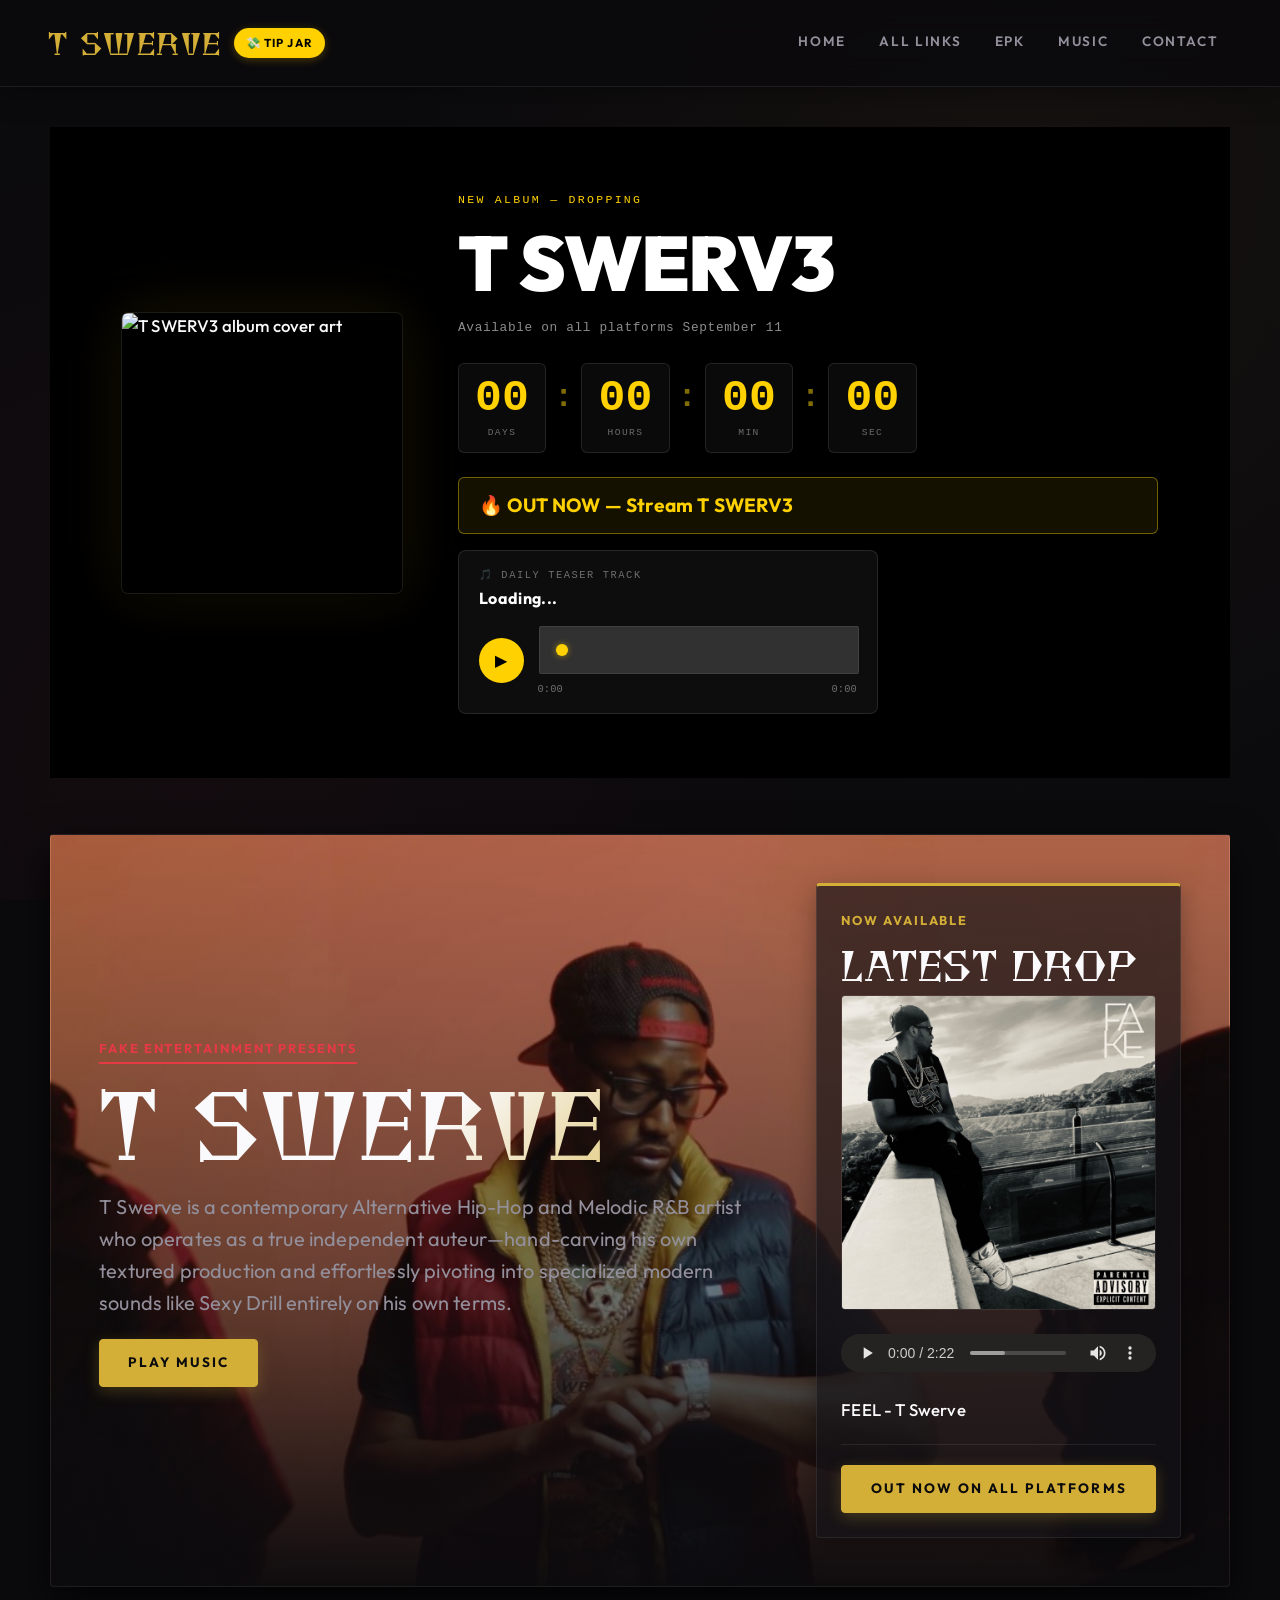
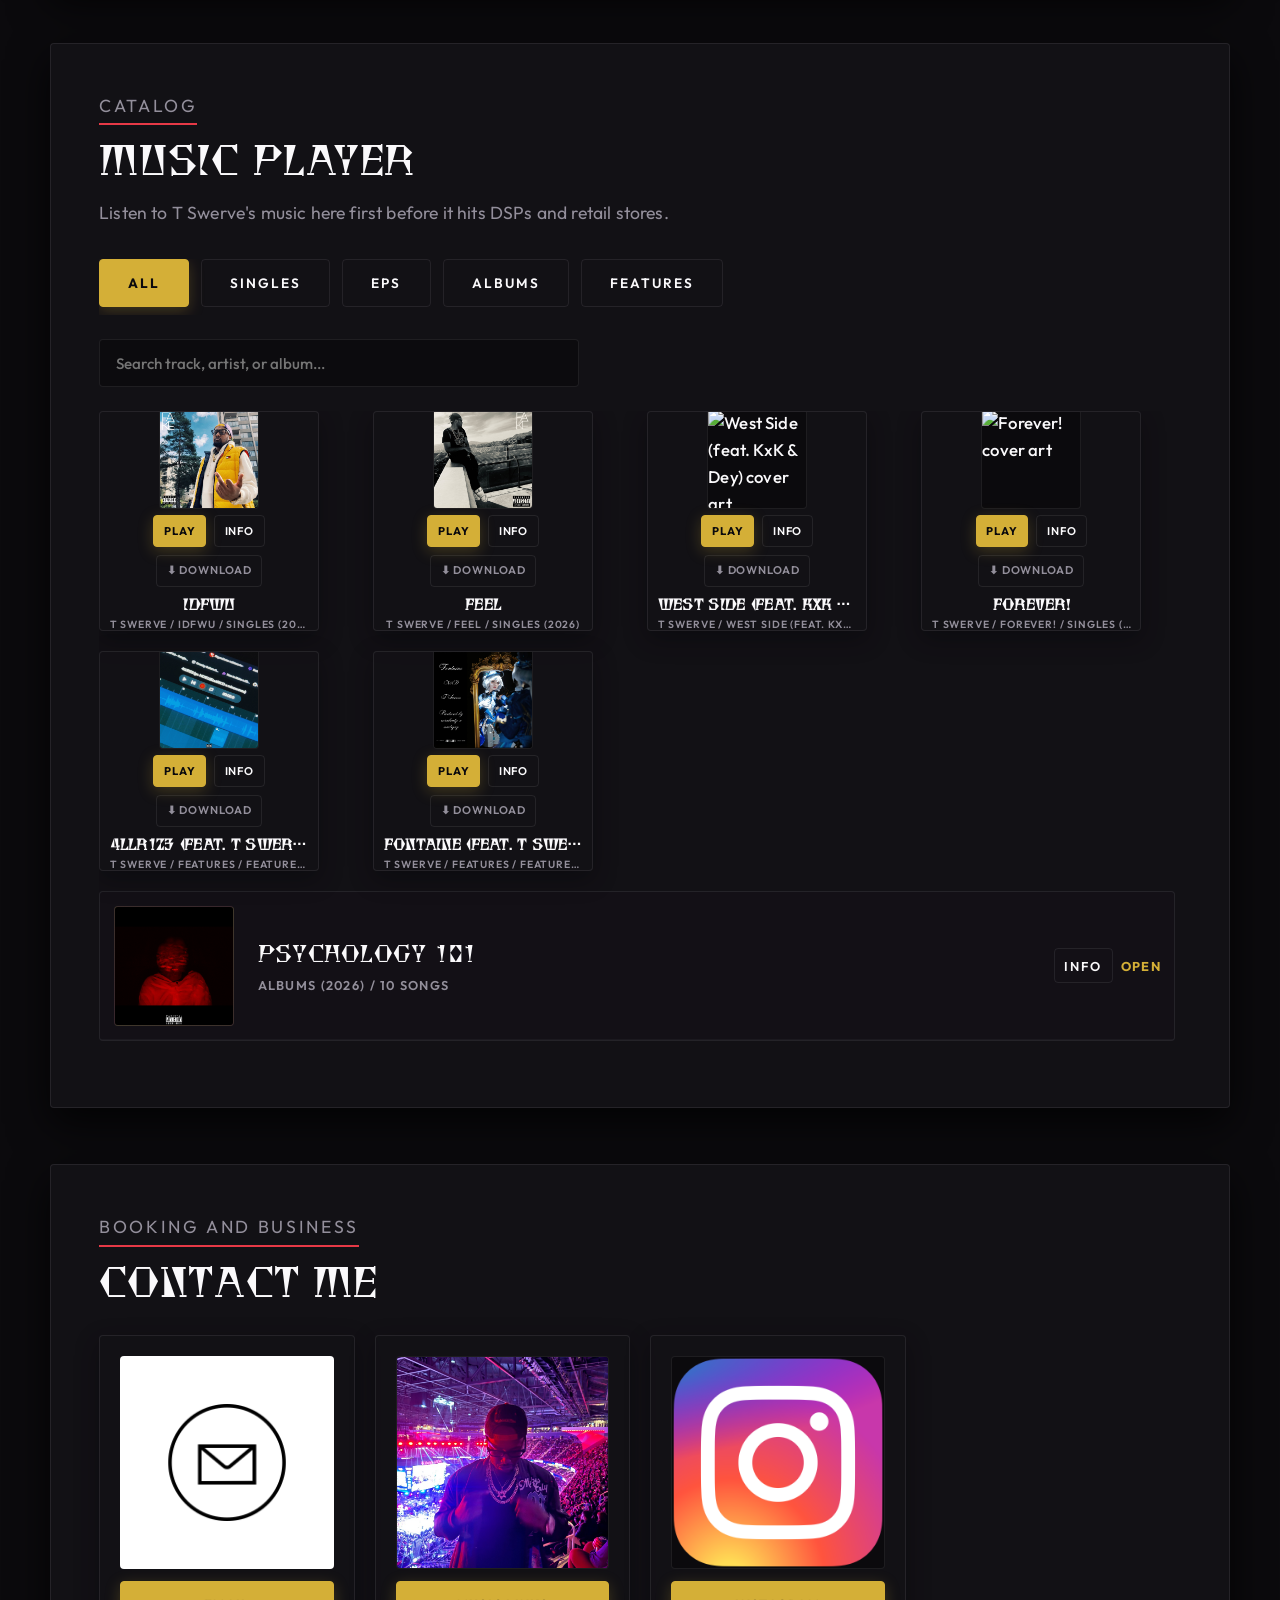
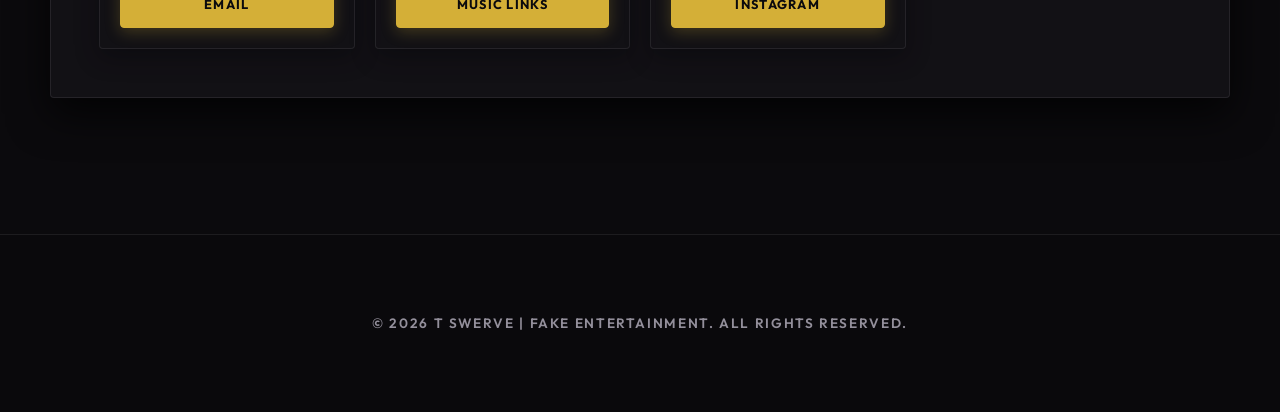
==== commit 199657a6: "Revert countdown timer target date back to September 11, 2026" ====
--- a/index.html
+++ b/index.html
@@ -6,14 +6,14 @@
     <meta name="viewport" content="width=device-width, initial-scale=1.0">
     <title>T Swerve | Homebase</title>
     <meta name="description"
-        content="The official homebase for T Swerve — Alternative Hip-Hop & Melodic R&B. New album T SWERV3 dropping October 30.">
+        content="The official homebase for T Swerve — Alternative Hip-Hop & Melodic R&B. New album T SWERV3 dropping September 11.">
 
     <!-- Open Graph (Facebook, iMessage, Discord, Slack, WhatsApp, etc.) -->
     <meta property="og:type" content="website">
     <meta property="og:url" content="https://gabetswerve.github.io/tswerve/">
     <meta property="og:title" content="T Swerve | Homebase">
     <meta property="og:description"
-        content="T SWERV3 dropping October 30 on all platforms. Listen to T Swerve's music now.">
+        content="T SWERV3 dropping September 11 on all platforms. Listen to T Swerve's music now.">
     <meta property="og:image" content="https://gabetswerve.github.io/tswerve/assets/og-preview.jpeg">
     <meta property="og:image:width" content="1200">
     <meta property="og:image:height" content="630">
@@ -24,7 +24,7 @@
     <meta name="twitter:card" content="summary_large_image">
     <meta name="twitter:title" content="T Swerve | Homebase">
     <meta name="twitter:description"
-        content="T SWERV3 dropping October 30 on all platforms. Listen to T Swerve's music now.">
+        content="T SWERV3 dropping September 11 on all platforms. Listen to T Swerve's music now.">
     <meta name="twitter:image" content="https://gabetswerve.github.io/tswerve/assets/og-preview.jpeg">
 
     <link rel="stylesheet" href="style.css?v=17">
@@ -68,7 +68,7 @@
                 <div class="countdown-info-col">
                     <p class="countdown-eyebrow">New Album — Dropping</p>
                     <h2 class="countdown-title">T SWERV3</h2>
-                    <p class="countdown-subtitle">Available on all platforms October 30</p>
+                    <p class="countdown-subtitle">Available on all platforms September 11</p>
 
                     <div class="countdown-units" id="countdown-units">
                         <div class="countdown-unit">
@@ -205,7 +205,7 @@
         <p>&copy; <span id="year"></span> T Swerve | FAKE Entertainment. All rights reserved.</p>
     </footer>
 
-    <script src="site.js?v=16"></script>
+    <script src="site.js?v=17"></script>
 </body>
 
 </html>
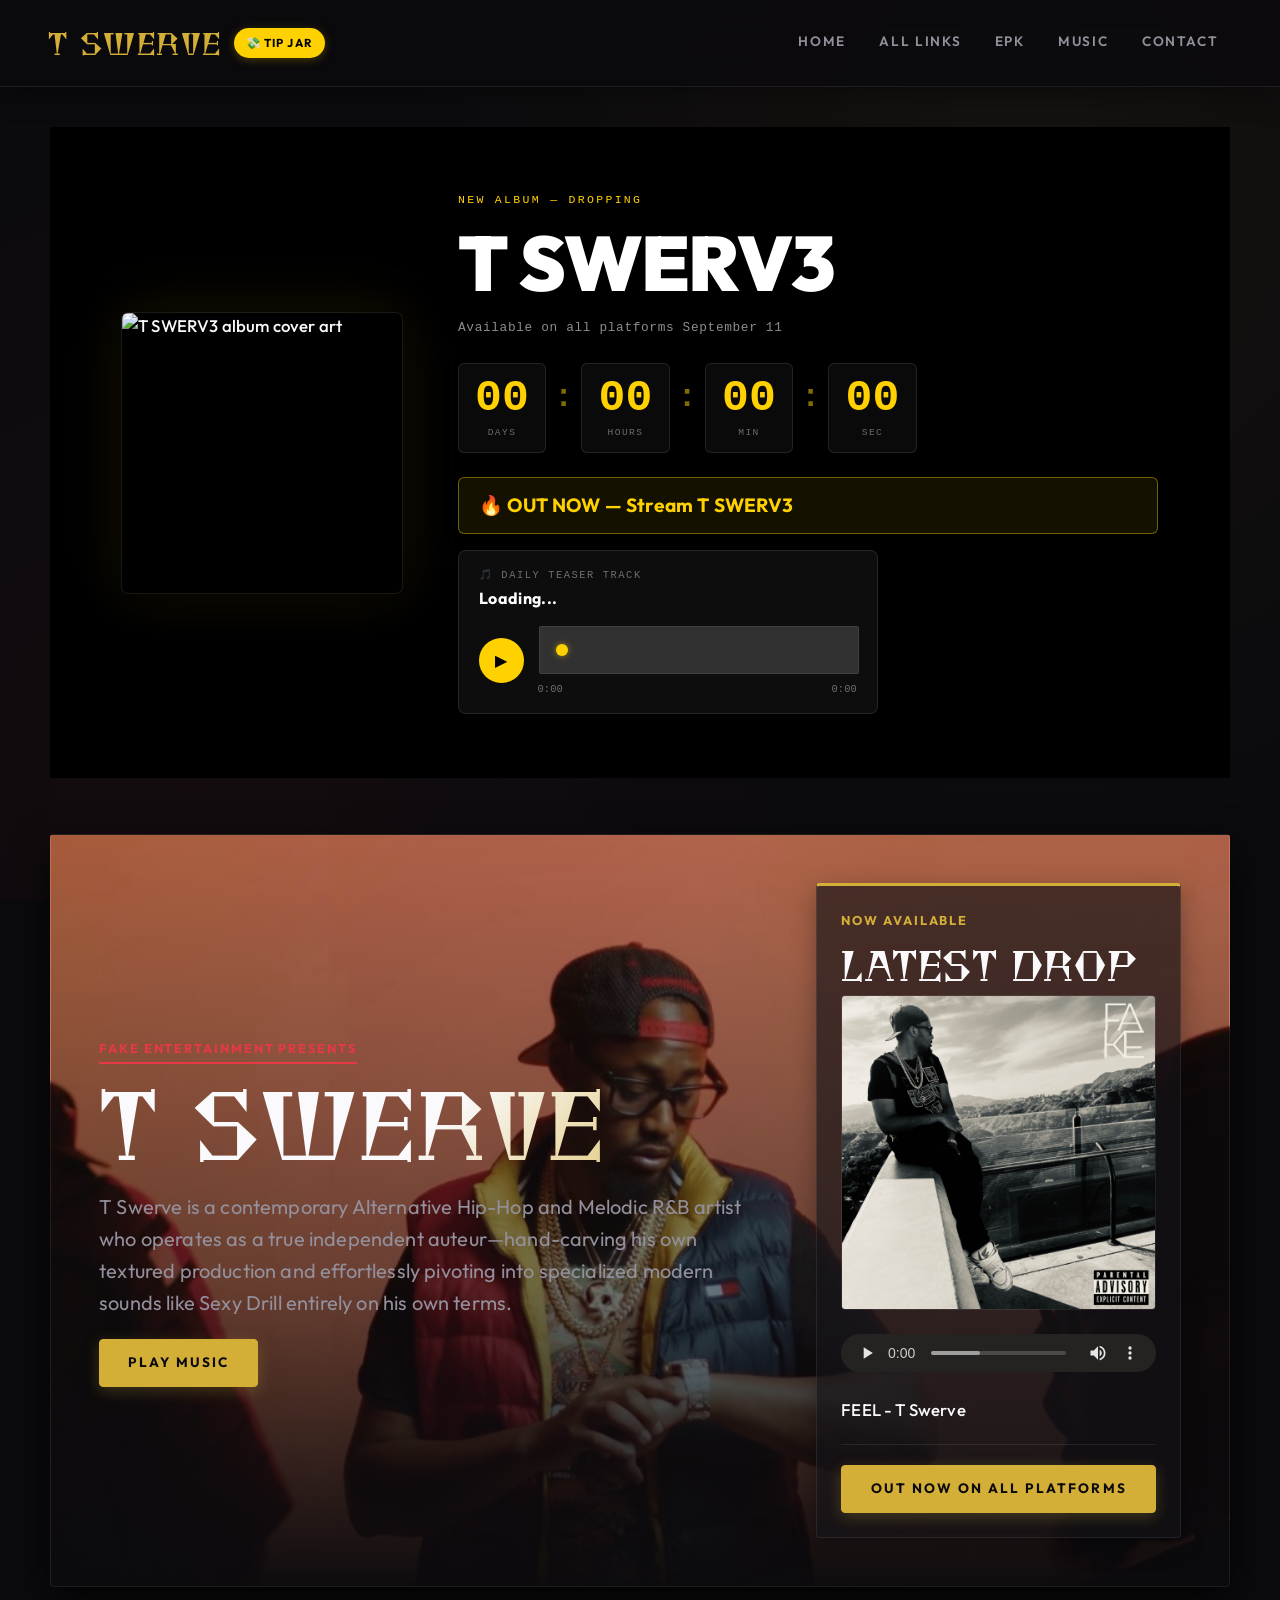
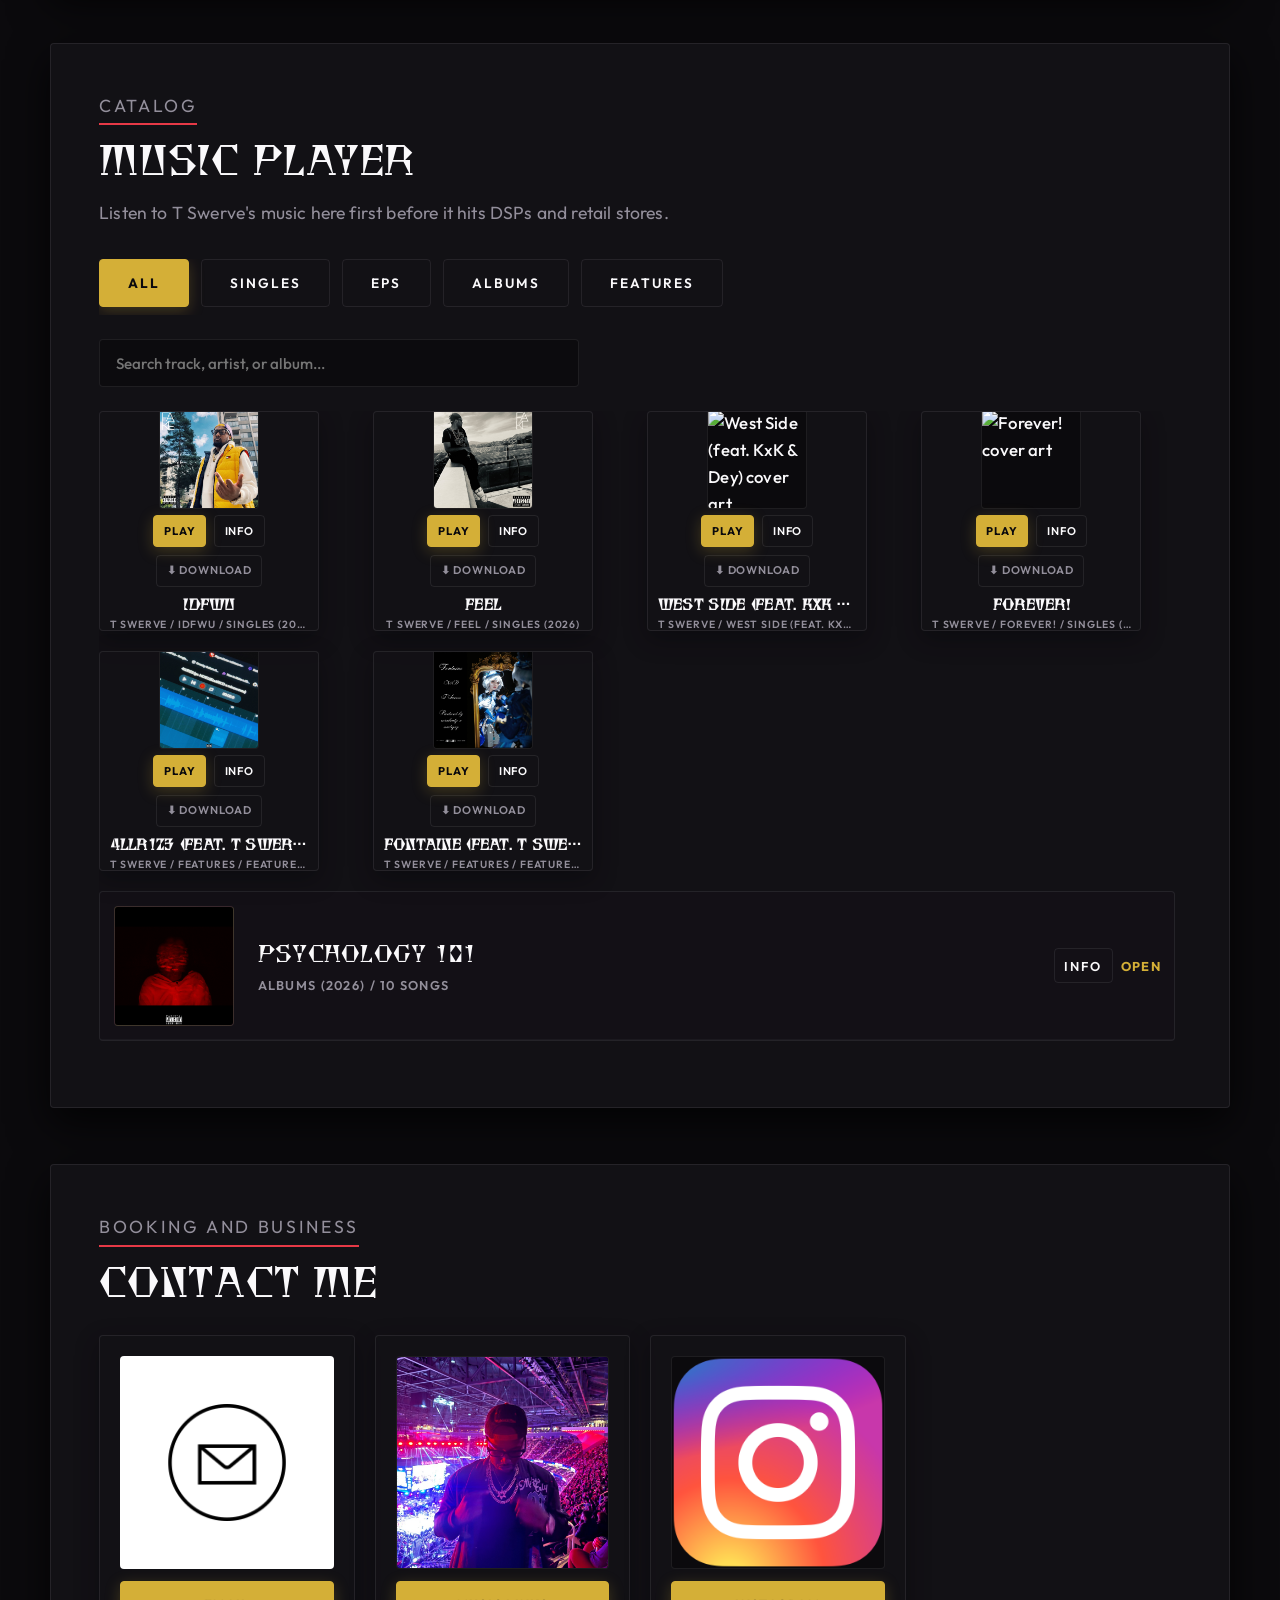
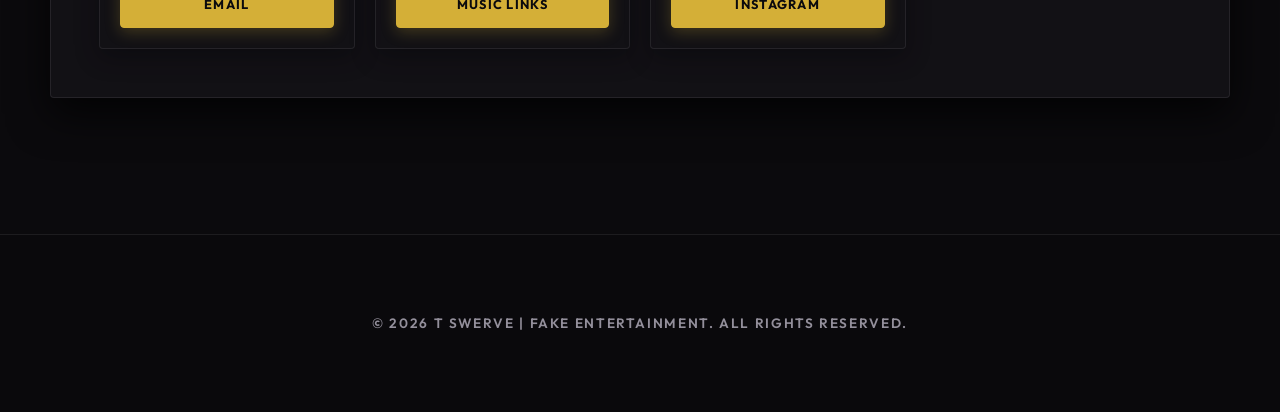
==== commit 9500fbb6: "Implement click-to-zoom Lightbox overlay for press photos on EPK page" ====
--- a/index.html
+++ b/index.html
@@ -27,7 +27,7 @@
         content="T SWERV3 dropping September 11 on all platforms. Listen to T Swerve's music now.">
     <meta name="twitter:image" content="https://gabetswerve.github.io/tswerve/assets/og-preview.jpeg">
 
-    <link rel="stylesheet" href="style.css?v=17">
+    <link rel="stylesheet" href="style.css?v=18">
 </head>
 
 <body>
@@ -205,7 +205,7 @@
         <p>&copy; <span id="year"></span> T Swerve | FAKE Entertainment. All rights reserved.</p>
     </footer>
 
-    <script src="site.js?v=17"></script>
+    <script src="site.js?v=18"></script>
 </body>
 
 </html>
--- a/style.css
+++ b/style.css
@@ -2960,3 +2960,87 @@
     }
 }
 
+/* Photo Lightbox Styles */
+.photo-lightbox-overlay {
+    position: fixed;
+    top: 0;
+    left: 0;
+    width: 100vw;
+    height: 100vh;
+    background: rgba(11, 10, 13, 0.9);
+    backdrop-filter: blur(15px);
+    z-index: 2000;
+    display: flex;
+    justify-content: center;
+    align-items: center;
+    padding: 2rem;
+    cursor: zoom-out;
+    animation: fadeIn 0.2s ease-out;
+}
+
+.photo-lightbox-overlay[hidden] {
+    display: none !important;
+}
+
+.photo-lightbox-content {
+    position: relative;
+    max-width: 90%;
+    max-height: 90%;
+    display: flex;
+    justify-content: center;
+    align-items: center;
+    pointer-events: auto;
+}
+
+.photo-lightbox-img {
+    max-width: 100%;
+    max-height: 85vh;
+    object-fit: contain;
+    border-radius: 8px;
+    box-shadow: 0 20px 50px rgba(0, 0, 0, 0.5);
+    border: 1px solid rgba(255, 255, 255, 0.1);
+    transform: scale(0.97);
+    animation: scaleUp 0.25s cubic-bezier(0.34, 1.56, 0.64, 1) forwards;
+}
+
+.photo-lightbox-close {
+    position: absolute;
+    top: 1.5rem;
+    right: 1.5rem;
+    background: none;
+    border: none;
+    color: var(--text-muted);
+    font-size: 2.5rem;
+    cursor: pointer;
+    line-height: 1;
+    z-index: 2100;
+    transition: color 0.2s ease, transform 0.2s ease;
+}
+
+.photo-lightbox-close:hover {
+    color: var(--text);
+    transform: scale(1.1);
+}
+
+@keyframes fadeIn {
+    from { opacity: 0; }
+    to { opacity: 1; }
+}
+
+@keyframes scaleUp {
+    to { transform: scale(1); }
+}
+
+body.lightbox-open {
+    overflow: hidden;
+}
+
+.epk-photos-grid img {
+    cursor: pointer;
+    transition: opacity 0.25s ease;
+}
+
+.epk-photos-grid img:hover {
+    opacity: 0.9;
+}
+
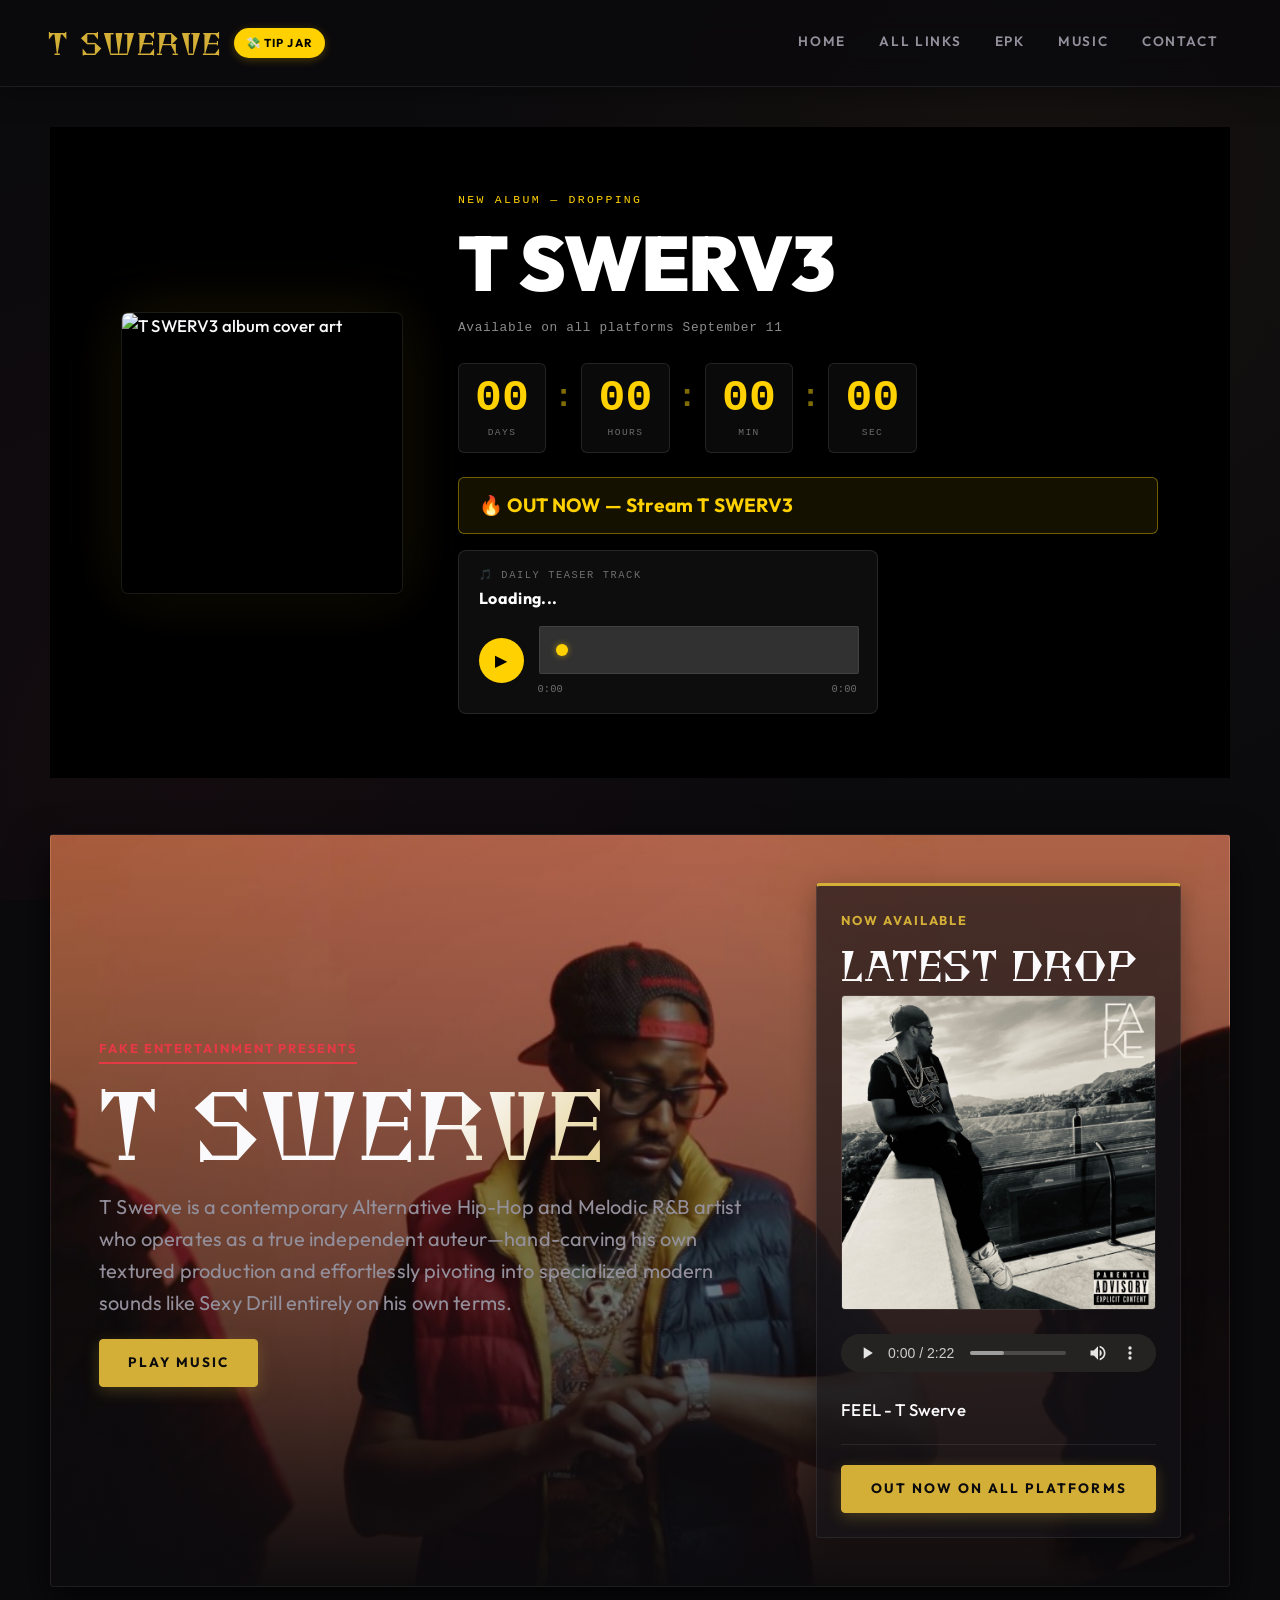
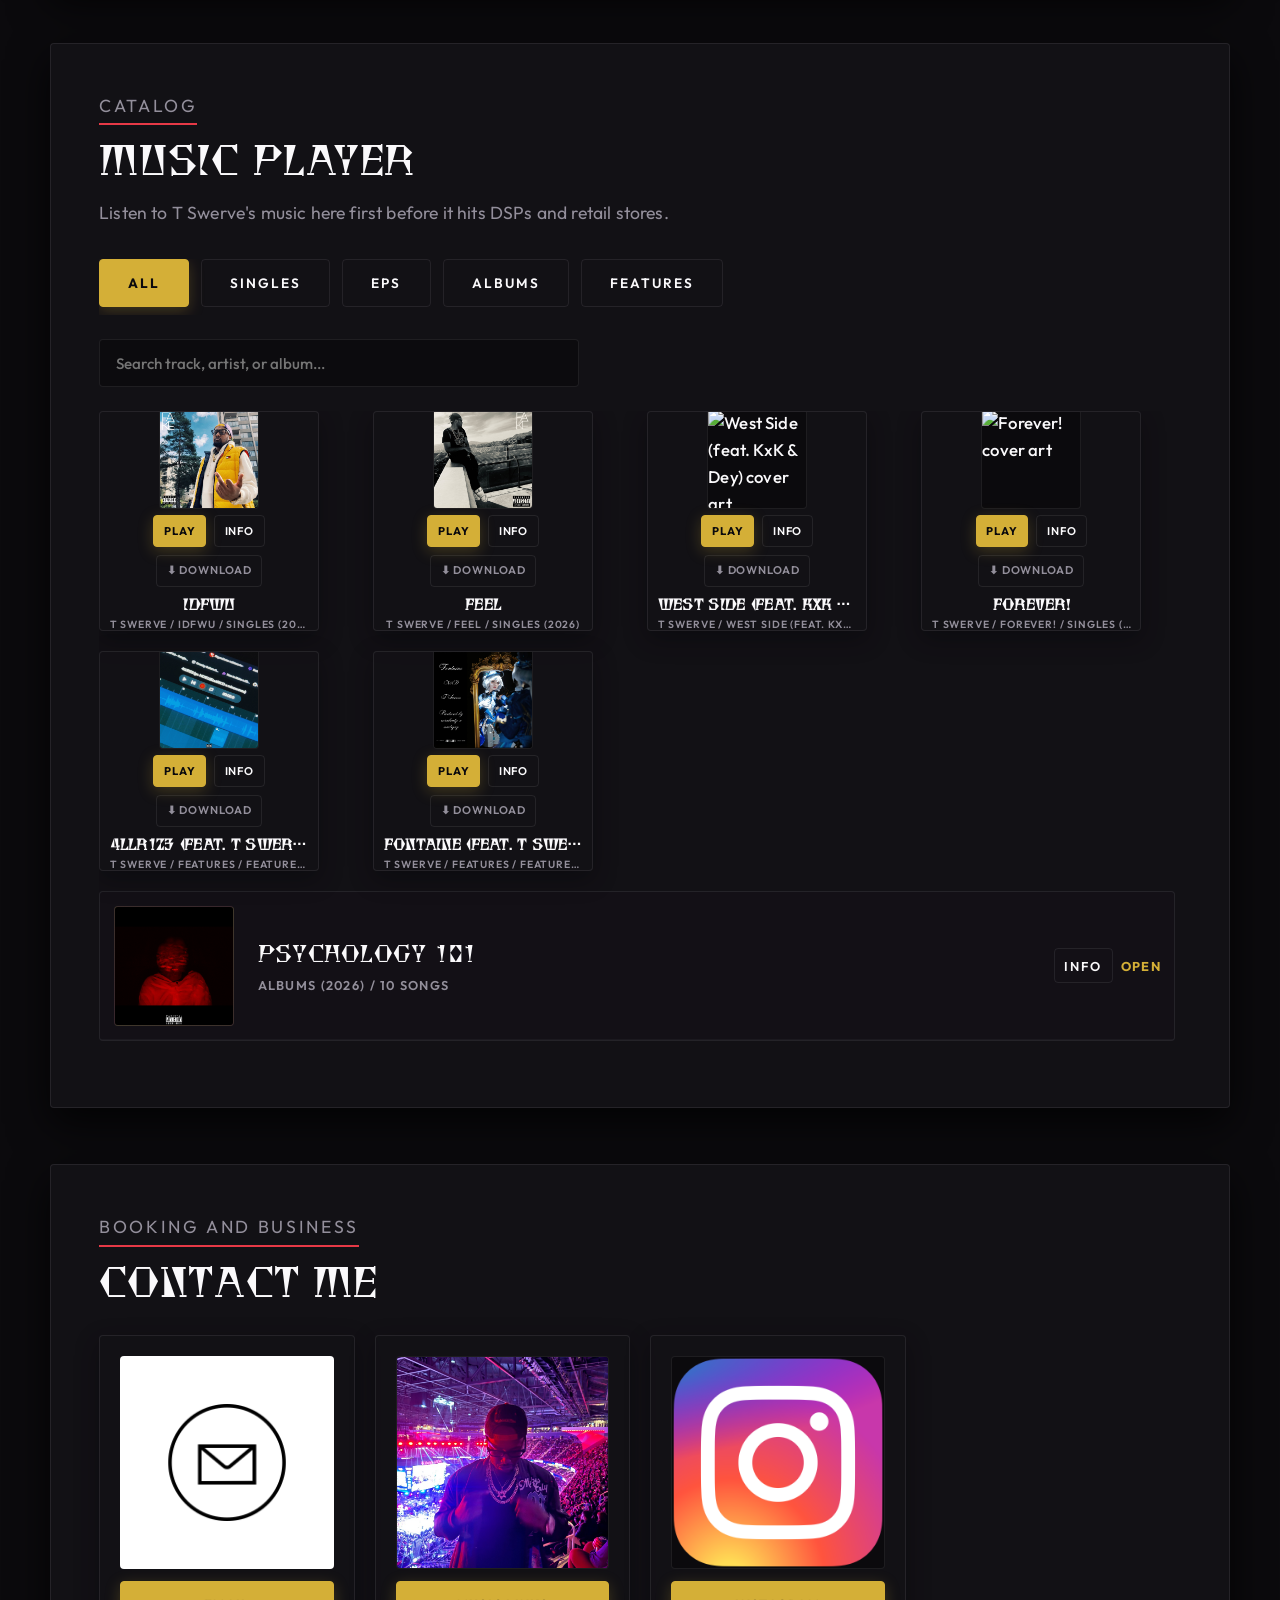
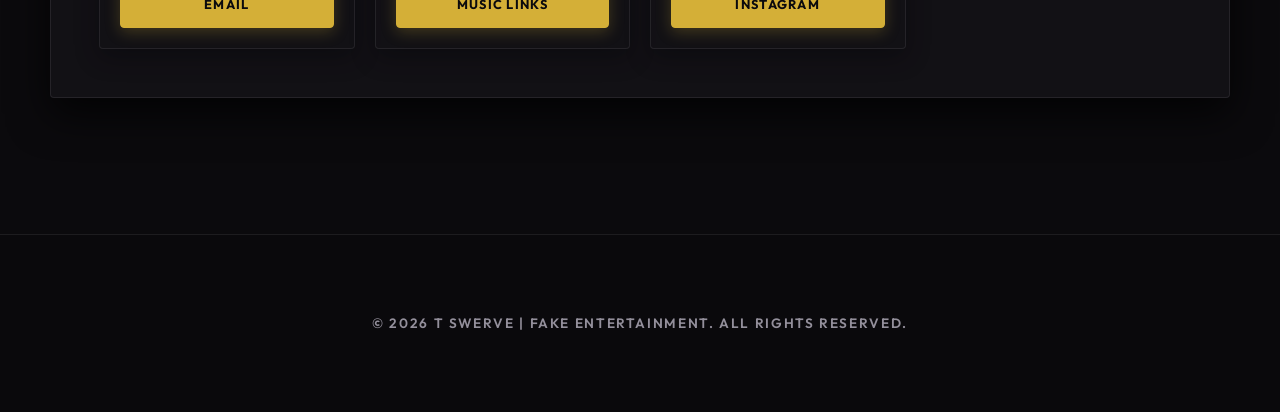
==== commit e2e037a1: "Add navigation buttons and keyboard arrow key controls to Press Photos lightbox" ====
--- a/index.html
+++ b/index.html
@@ -27,7 +27,7 @@
         content="T SWERV3 dropping September 11 on all platforms. Listen to T Swerve's music now.">
     <meta name="twitter:image" content="https://gabetswerve.github.io/tswerve/assets/og-preview.jpeg">
 
-    <link rel="stylesheet" href="style.css?v=18">
+    <link rel="stylesheet" href="style.css?v=19">
 </head>
 
 <body>
@@ -205,7 +205,7 @@
         <p>&copy; <span id="year"></span> T Swerve | FAKE Entertainment. All rights reserved.</p>
     </footer>
 
-    <script src="site.js?v=18"></script>
+    <script src="site.js?v=19"></script>
 </body>
 
 </html>
--- a/style.css
+++ b/style.css
@@ -3001,6 +3001,7 @@
     border: 1px solid rgba(255, 255, 255, 0.1);
     transform: scale(0.97);
     animation: scaleUp 0.25s cubic-bezier(0.34, 1.56, 0.64, 1) forwards;
+    transition: opacity 0.15s ease-in-out;
 }
 
 .photo-lightbox-close {
@@ -3022,6 +3023,63 @@
     transform: scale(1.1);
 }
 
+/* Lightbox navigation buttons */
+.photo-lightbox-nav {
+    position: absolute;
+    top: 50%;
+    transform: translateY(-50%);
+    background: rgba(255, 255, 255, 0.05);
+    border: 1px solid rgba(255, 255, 255, 0.1);
+    backdrop-filter: blur(10px);
+    color: var(--text-muted);
+    font-size: 3rem;
+    width: 60px;
+    height: 60px;
+    border-radius: 50%;
+    cursor: pointer;
+    display: flex;
+    justify-content: center;
+    align-items: center;
+    z-index: 2100;
+    transition: background 0.2s ease, color 0.2s ease, transform 0.2s ease, border-color 0.2s ease;
+    user-select: none;
+}
+
+.photo-lightbox-nav:hover {
+    background: rgba(255, 255, 255, 0.15);
+    color: var(--text);
+    border-color: rgba(255, 255, 255, 0.3);
+    transform: translateY(-50%) scale(1.05);
+}
+
+.photo-lightbox-nav.prev {
+    left: 2rem;
+}
+
+.photo-lightbox-nav.next {
+    right: 2rem;
+}
+
+
+/* Make sure navigation buttons are fully responsive */
+@media (max-width: 768px) {
+    .photo-lightbox-nav {
+        width: 44px;
+        height: 44px;
+        font-size: 2rem;
+    }
+    .photo-lightbox-nav.prev {
+        left: 0.75rem;
+    }
+    .photo-lightbox-nav.next {
+        right: 0.75rem;
+    }
+    .photo-lightbox-img {
+        max-width: 95%;
+        max-height: 75vh;
+    }
+}
+
 @keyframes fadeIn {
     from { opacity: 0; }
     to { opacity: 1; }
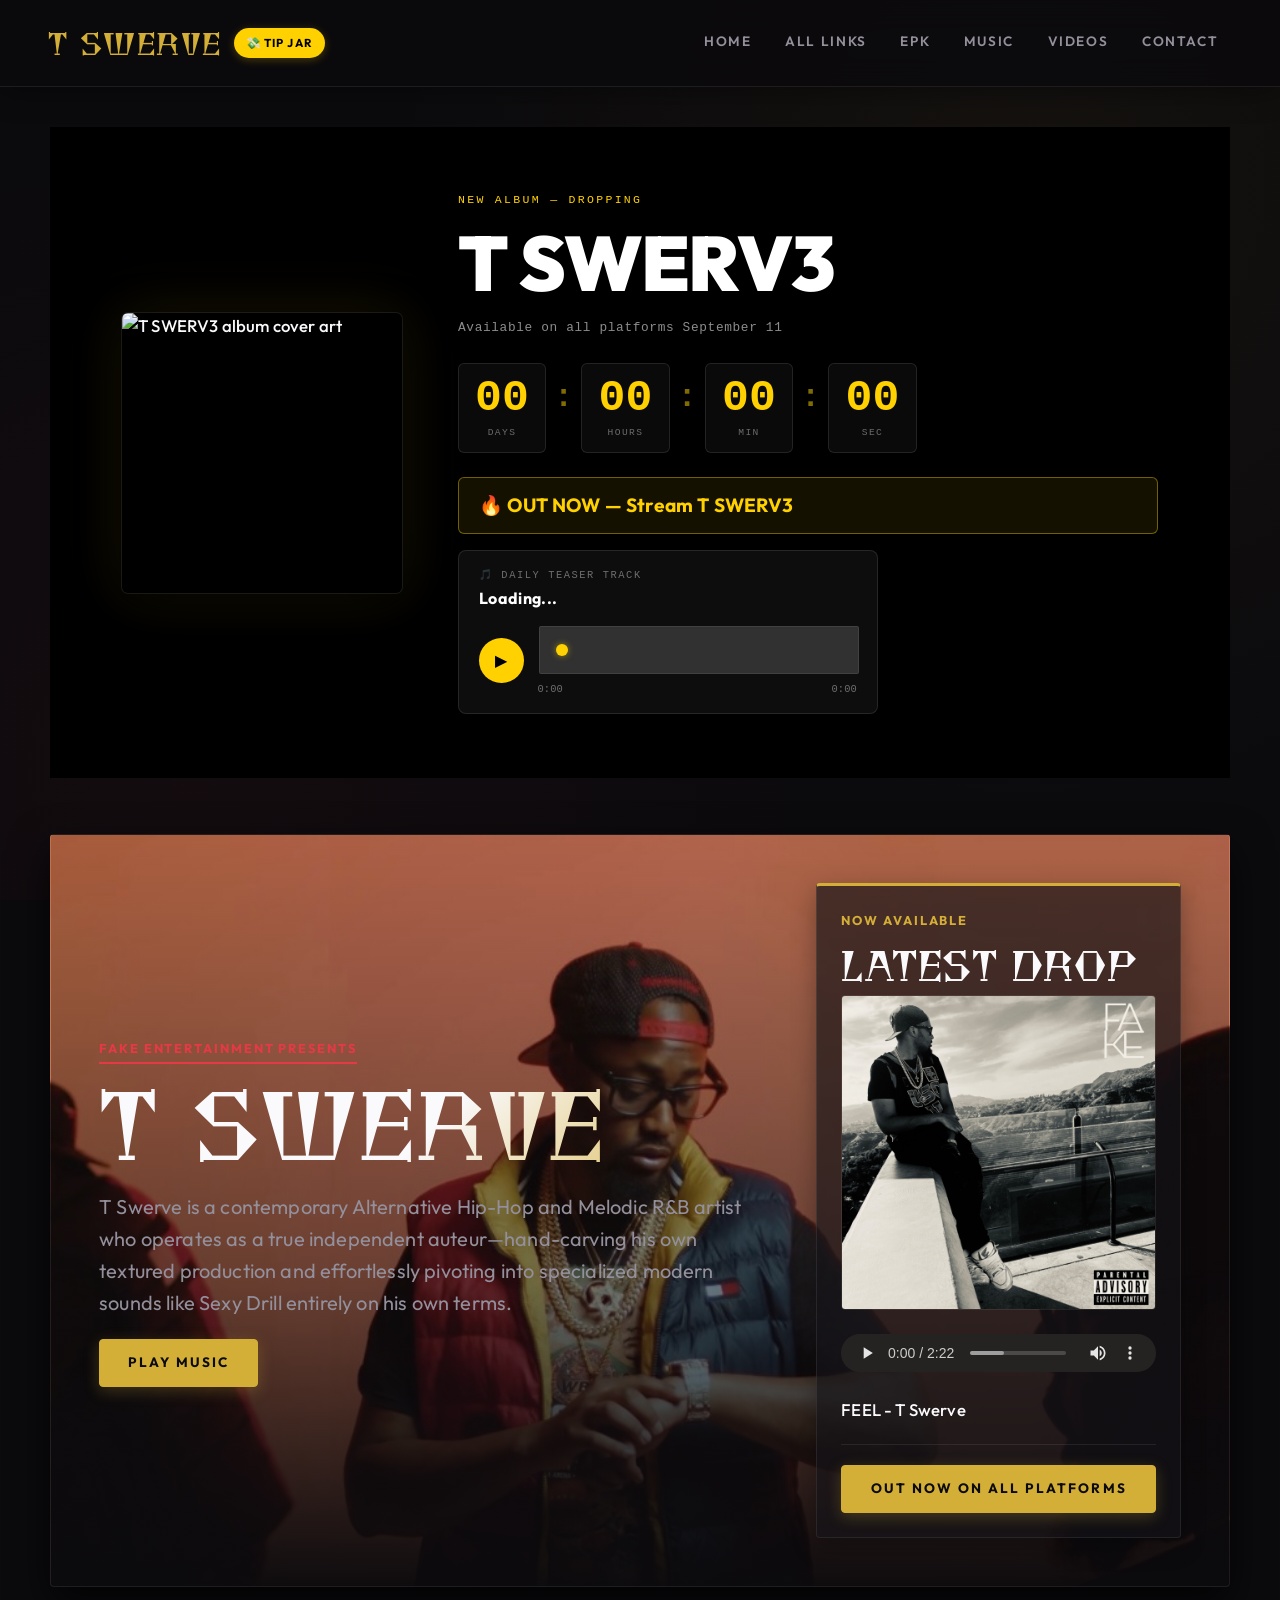
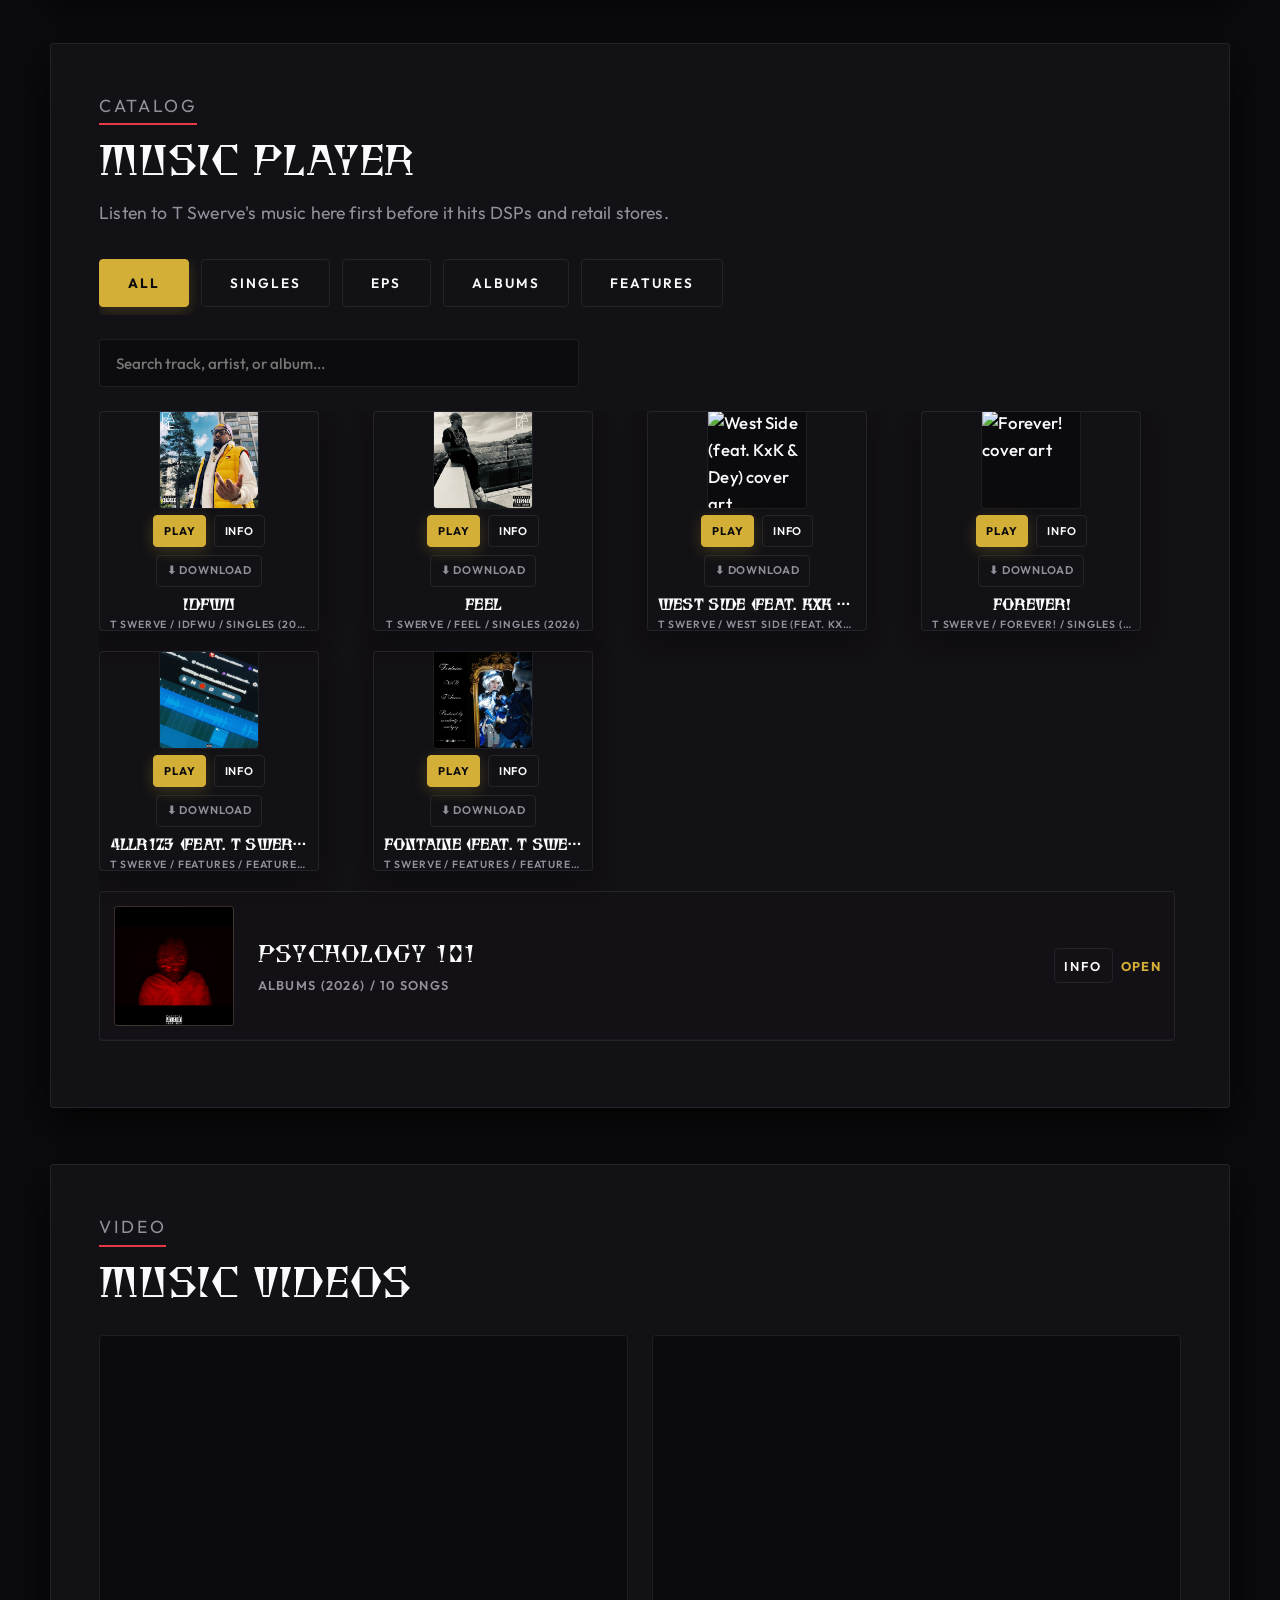
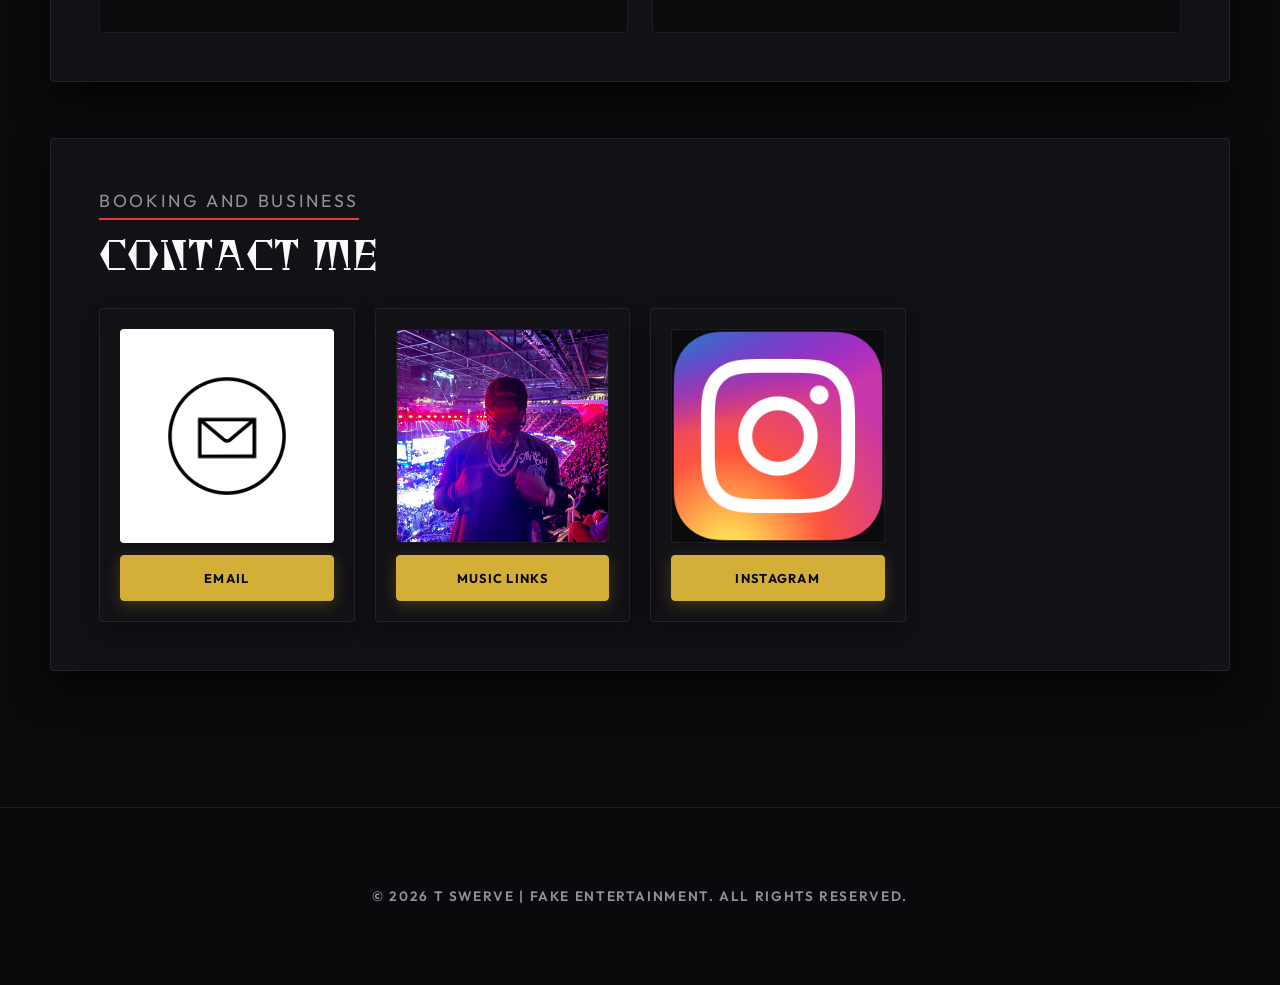
==== commit f5907cf1: "Add Music Videos section to home page and update nav menus" ====
--- a/index.html
+++ b/index.html
@@ -27,7 +27,7 @@
         content="T SWERV3 dropping September 11 on all platforms. Listen to T Swerve's music now.">
     <meta name="twitter:image" content="https://gabetswerve.github.io/tswerve/assets/og-preview.jpeg">
 
-    <link rel="stylesheet" href="style.css?v=19">
+    <link rel="stylesheet" href="style.css?v=20">
 </head>
 
 <body>
@@ -53,6 +53,7 @@
             <a href="link.html">All Links</a>
             <a href="epk.html">EPK</a>
             <a href="#music">Music</a>
+            <a href="#videos">Videos</a>
             <a href="#contact">Contact</a>
         </nav>
     </header>
@@ -167,6 +168,21 @@
             </div>
         </section>
 
+        <!-- Video Section -->
+        <section class="section-band" id="videos">
+            <div class="section-heading">
+                <p class="eyebrow">Video</p>
+                <h2>Music Videos</h2>
+            </div>
+            <div class="epk-video-grid">
+                <div class="embed-shell">
+                    <iframe width="560" height="315" src="https://www.youtube.com/embed/HooHysJyaPg?si=09KjjHG3vNFsz-TX" title="YouTube video player" frameborder="0" allow="accelerometer; autoplay; clipboard-write; encrypted-media; gyroscope; picture-in-picture; web-share" referrerpolicy="strict-origin-when-cross-origin" allowfullscreen></iframe>
+                </div>
+                <div class="embed-shell">
+                    <iframe width="560" height="315" src="https://www.youtube.com/embed/S8OPI5fMQgk?si=AXQFgZmhs2rY8qdg" title="YouTube video player" frameborder="0" allow="accelerometer; autoplay; clipboard-write; encrypted-media; gyroscope; picture-in-picture; web-share" referrerpolicy="strict-origin-when-cross-origin" allowfullscreen></iframe>
+                </div>
+            </div>
+        </section>
 
         <section class="section-band" id="contact">
             <div class="section-heading">
@@ -205,7 +221,7 @@
         <p>&copy; <span id="year"></span> T Swerve | FAKE Entertainment. All rights reserved.</p>
     </footer>
 
-    <script src="site.js?v=19"></script>
+    <script src="site.js?v=20"></script>
 </body>
 
 </html>
--- a/style.css
+++ b/style.css
@@ -3003,24 +3003,31 @@
     animation: scaleUp 0.25s cubic-bezier(0.34, 1.56, 0.64, 1) forwards;
     transition: opacity 0.15s ease-in-out;
 }
-
 .photo-lightbox-close {
     position: absolute;
     top: 1.5rem;
     right: 1.5rem;
-    background: none;
-    border: none;
-    color: var(--text-muted);
-    font-size: 2.5rem;
+    background: rgba(19, 18, 23, 0.65);
+    border: 1px solid rgba(255, 255, 255, 0.15);
+    backdrop-filter: blur(10px);
+    color: #ffffff;
+    width: 48px;
+    height: 48px;
+    border-radius: 50%;
+    display: flex;
+    justify-content: center;
+    align-items: center;
+    font-size: 2rem;
     cursor: pointer;
-    line-height: 1;
     z-index: 2100;
-    transition: color 0.2s ease, transform 0.2s ease;
+    box-shadow: 0 4px 15px rgba(0, 0, 0, 0.3);
+    transition: background 0.2s ease, color 0.2s ease, transform 0.2s ease, border-color 0.2s ease;
 }
 
 .photo-lightbox-close:hover {
-    color: var(--text);
-    transform: scale(1.1);
+    background: rgba(19, 18, 23, 0.9);
+    border-color: rgba(255, 255, 255, 0.4);
+    transform: scale(1.08);
 }
 
 /* Lightbox navigation buttons */
@@ -3028,28 +3035,30 @@
     position: absolute;
     top: 50%;
     transform: translateY(-50%);
-    background: rgba(255, 255, 255, 0.05);
-    border: 1px solid rgba(255, 255, 255, 0.1);
+    background: rgba(19, 18, 23, 0.75);
+    border: 1px solid rgba(255, 255, 255, 0.2);
     backdrop-filter: blur(10px);
-    color: var(--text-muted);
-    font-size: 3rem;
-    width: 60px;
-    height: 60px;
+    color: #ffffff;
+    font-size: 3.5rem;
+    width: 64px;
+    height: 64px;
     border-radius: 50%;
     cursor: pointer;
     display: flex;
     justify-content: center;
     align-items: center;
     z-index: 2100;
-    transition: background 0.2s ease, color 0.2s ease, transform 0.2s ease, border-color 0.2s ease;
+    box-shadow: 0 4px 15px rgba(0, 0, 0, 0.5);
+    transition: background 0.2s ease, color 0.2s ease, transform 0.2s ease, border-color 0.2s ease, box-shadow 0.2s ease;
     user-select: none;
 }
 
 .photo-lightbox-nav:hover {
-    background: rgba(255, 255, 255, 0.15);
-    color: var(--text);
-    border-color: rgba(255, 255, 255, 0.3);
-    transform: translateY(-50%) scale(1.05);
+    background: rgba(19, 18, 23, 0.95);
+    color: #ffffff;
+    border-color: rgba(255, 255, 255, 0.5);
+    transform: translateY(-50%) scale(1.08);
+    box-shadow: 0 6px 20px rgba(0, 0, 0, 0.7);
 }
 
 .photo-lightbox-nav.prev {
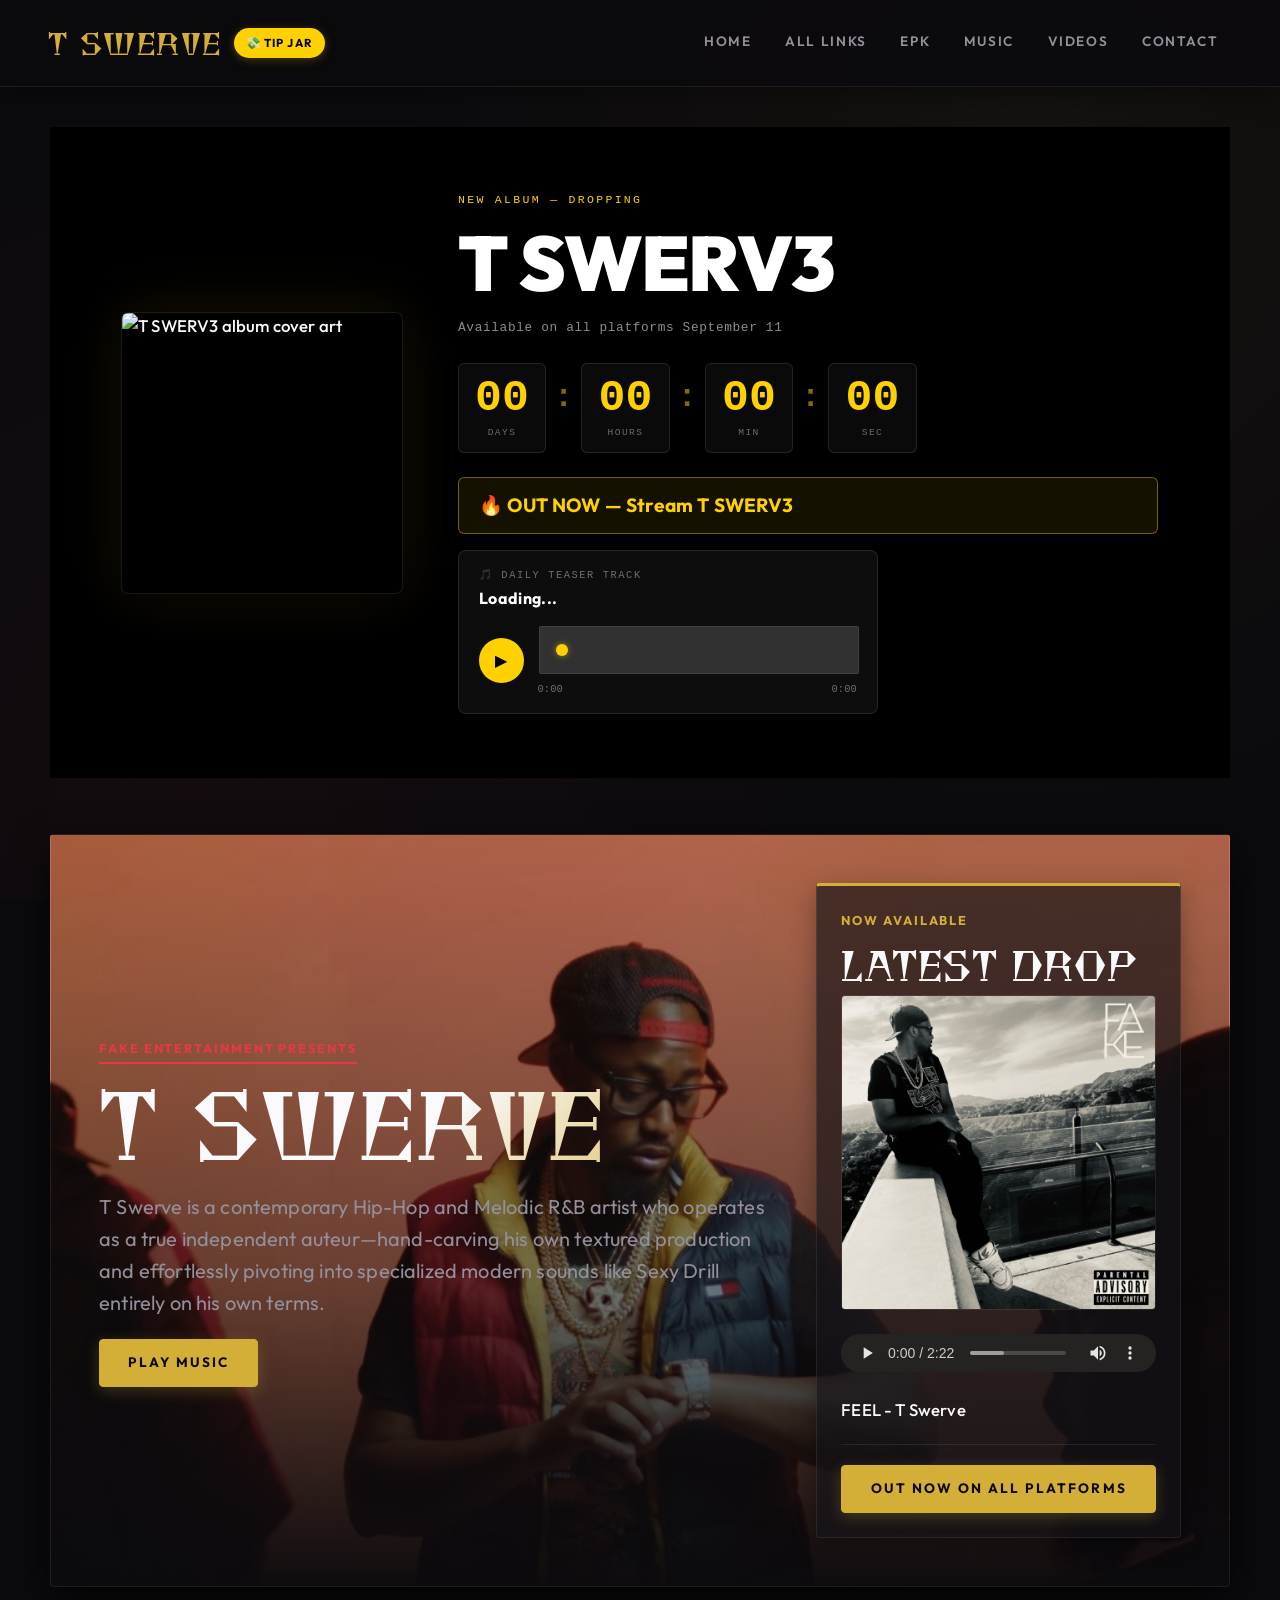
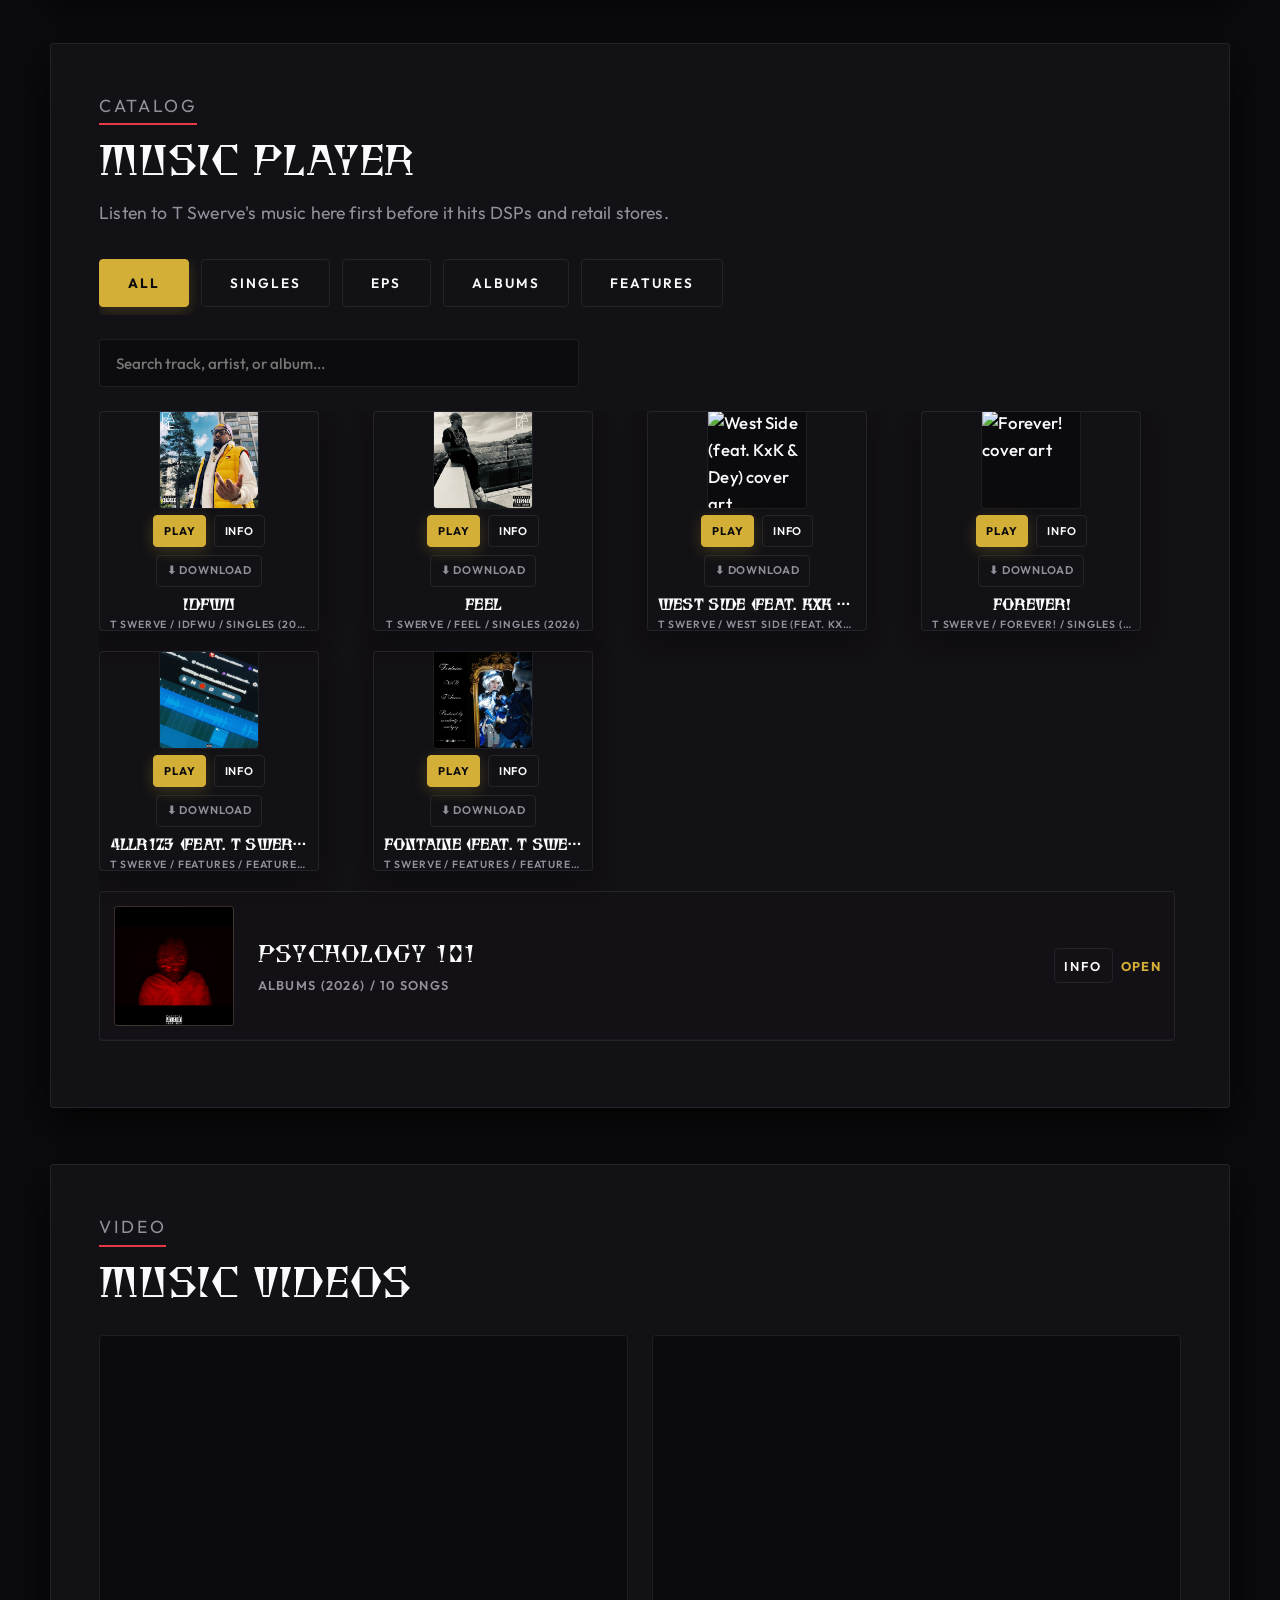
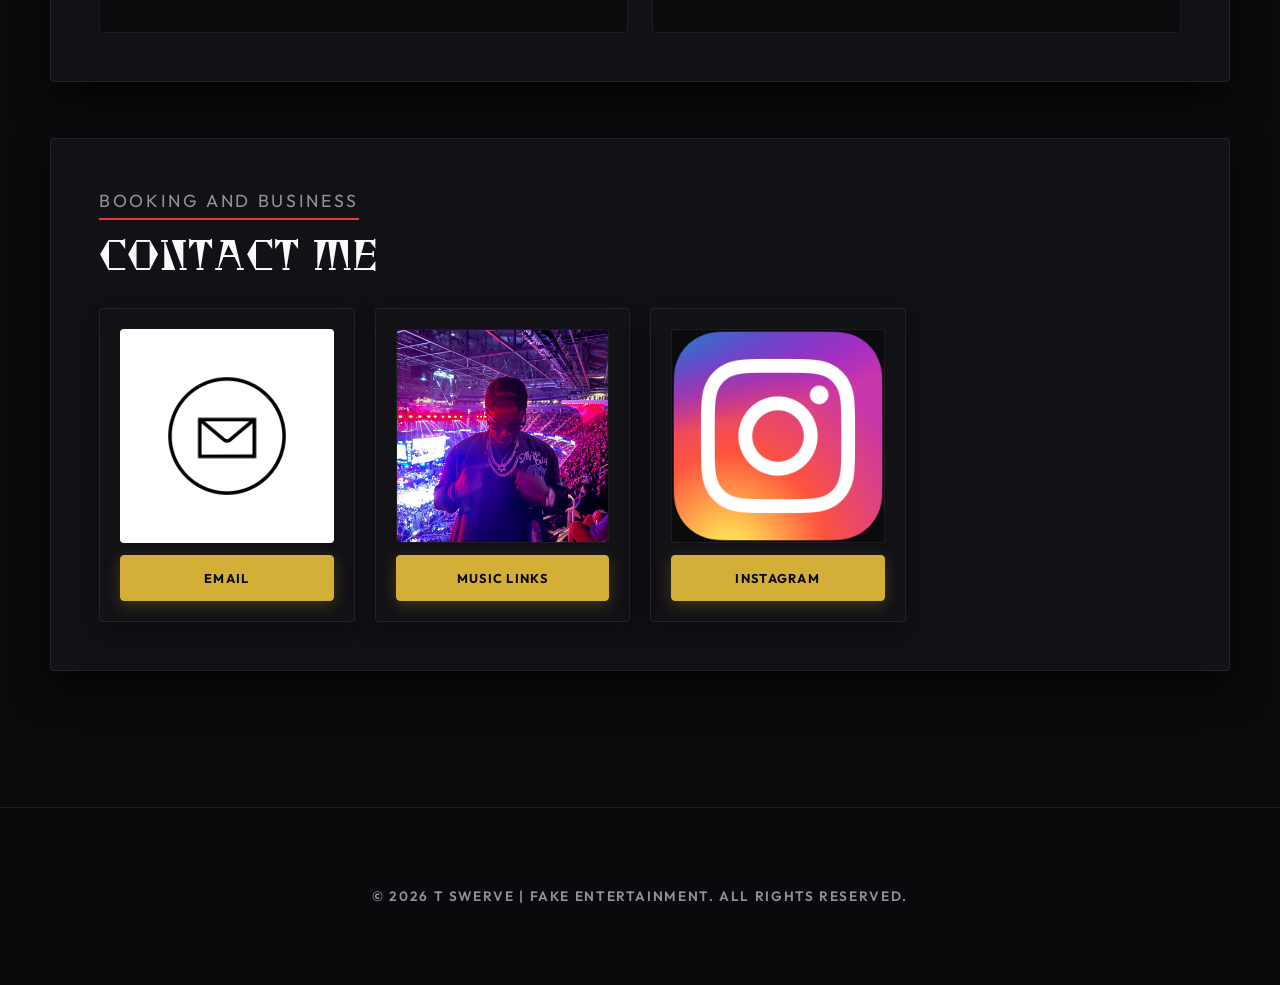
==== commit 23c14371: "Remove alternative word from T Swerve homepage bio" ====
--- a/index.html
+++ b/index.html
@@ -125,7 +125,7 @@
             <div class="hero-copy">
                 <p class="eyebrow">FAKE Entertainment presents</p>
                 <h1>T Swerve</h1>
-                <p class="lead">T Swerve is a contemporary Alternative Hip-Hop and Melodic R&amp;B artist who operates
+                <p class="lead">T Swerve is a contemporary Hip-Hop and Melodic R&amp;B artist who operates
                     as a true independent auteur—hand-carving his own textured production and effortlessly pivoting into
                     specialized modern sounds like Sexy Drill entirely on his own terms.</p>
                 <div class="hero-actions">
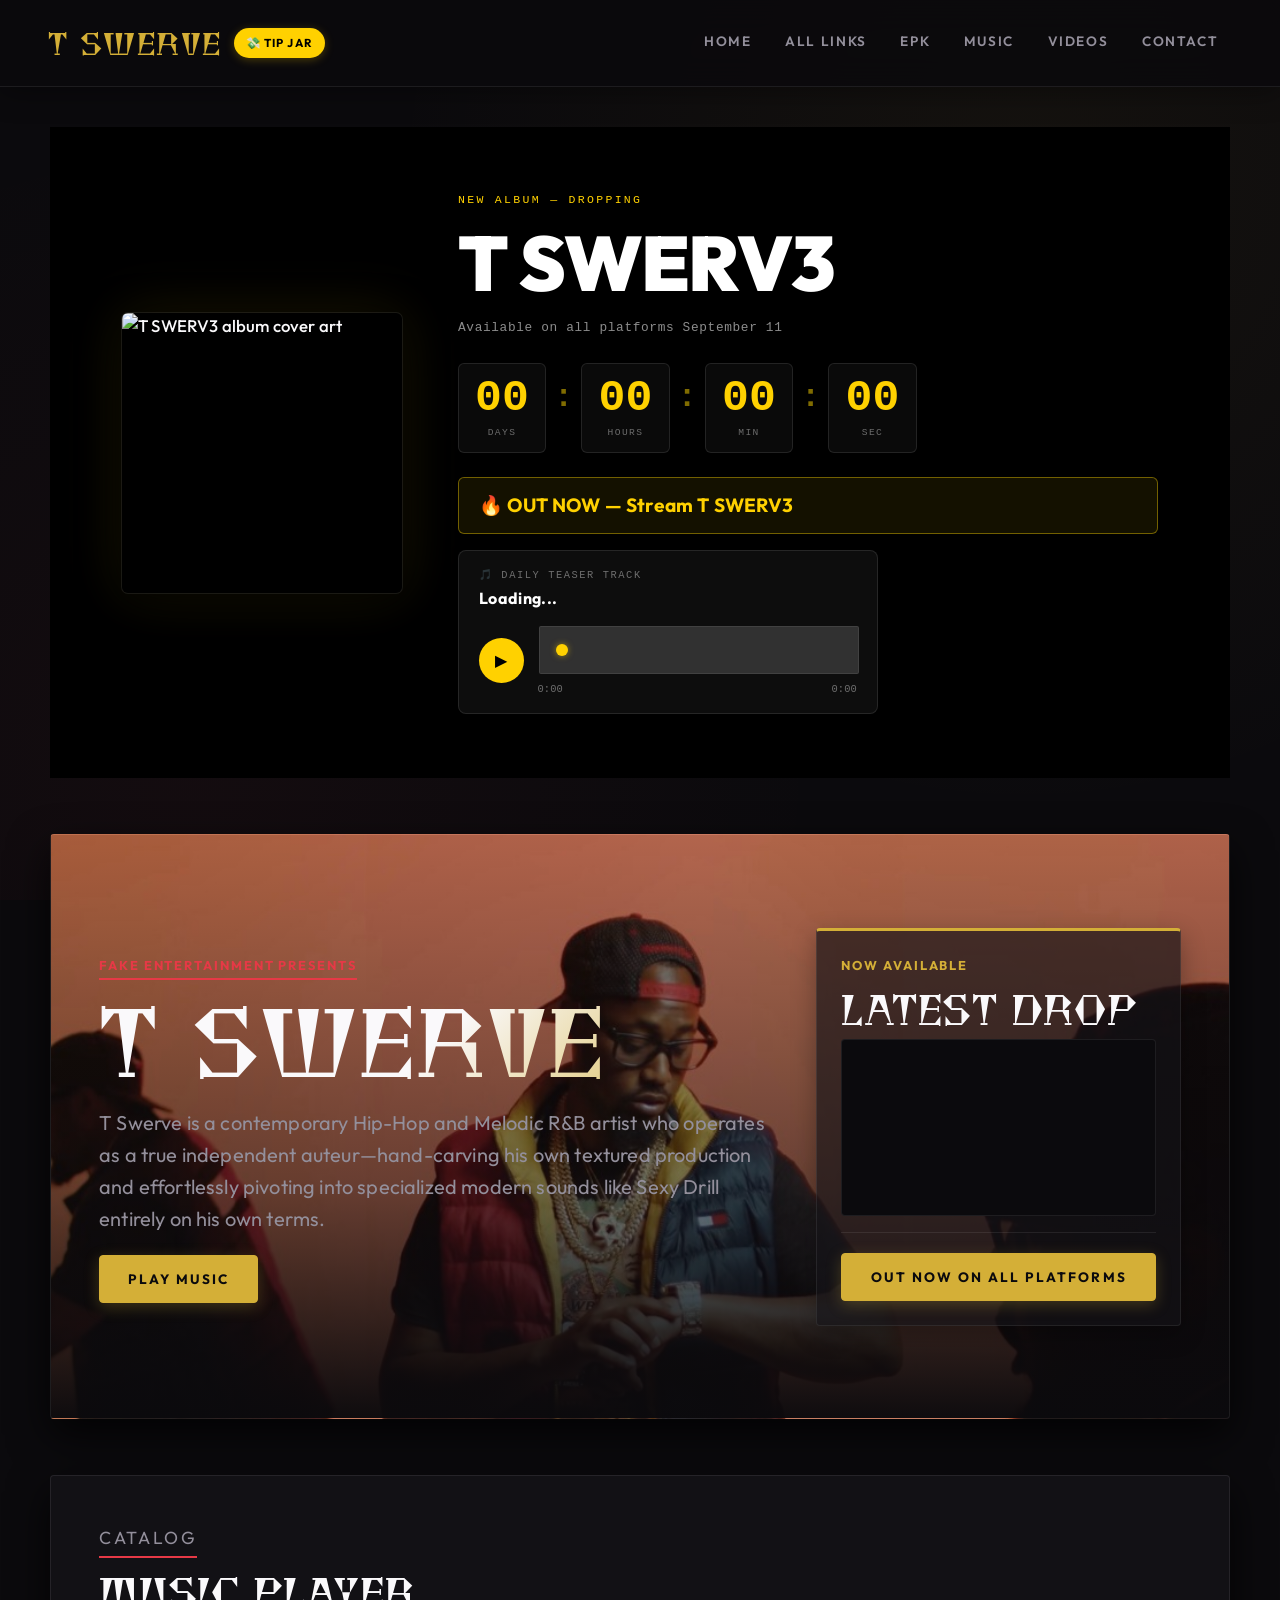
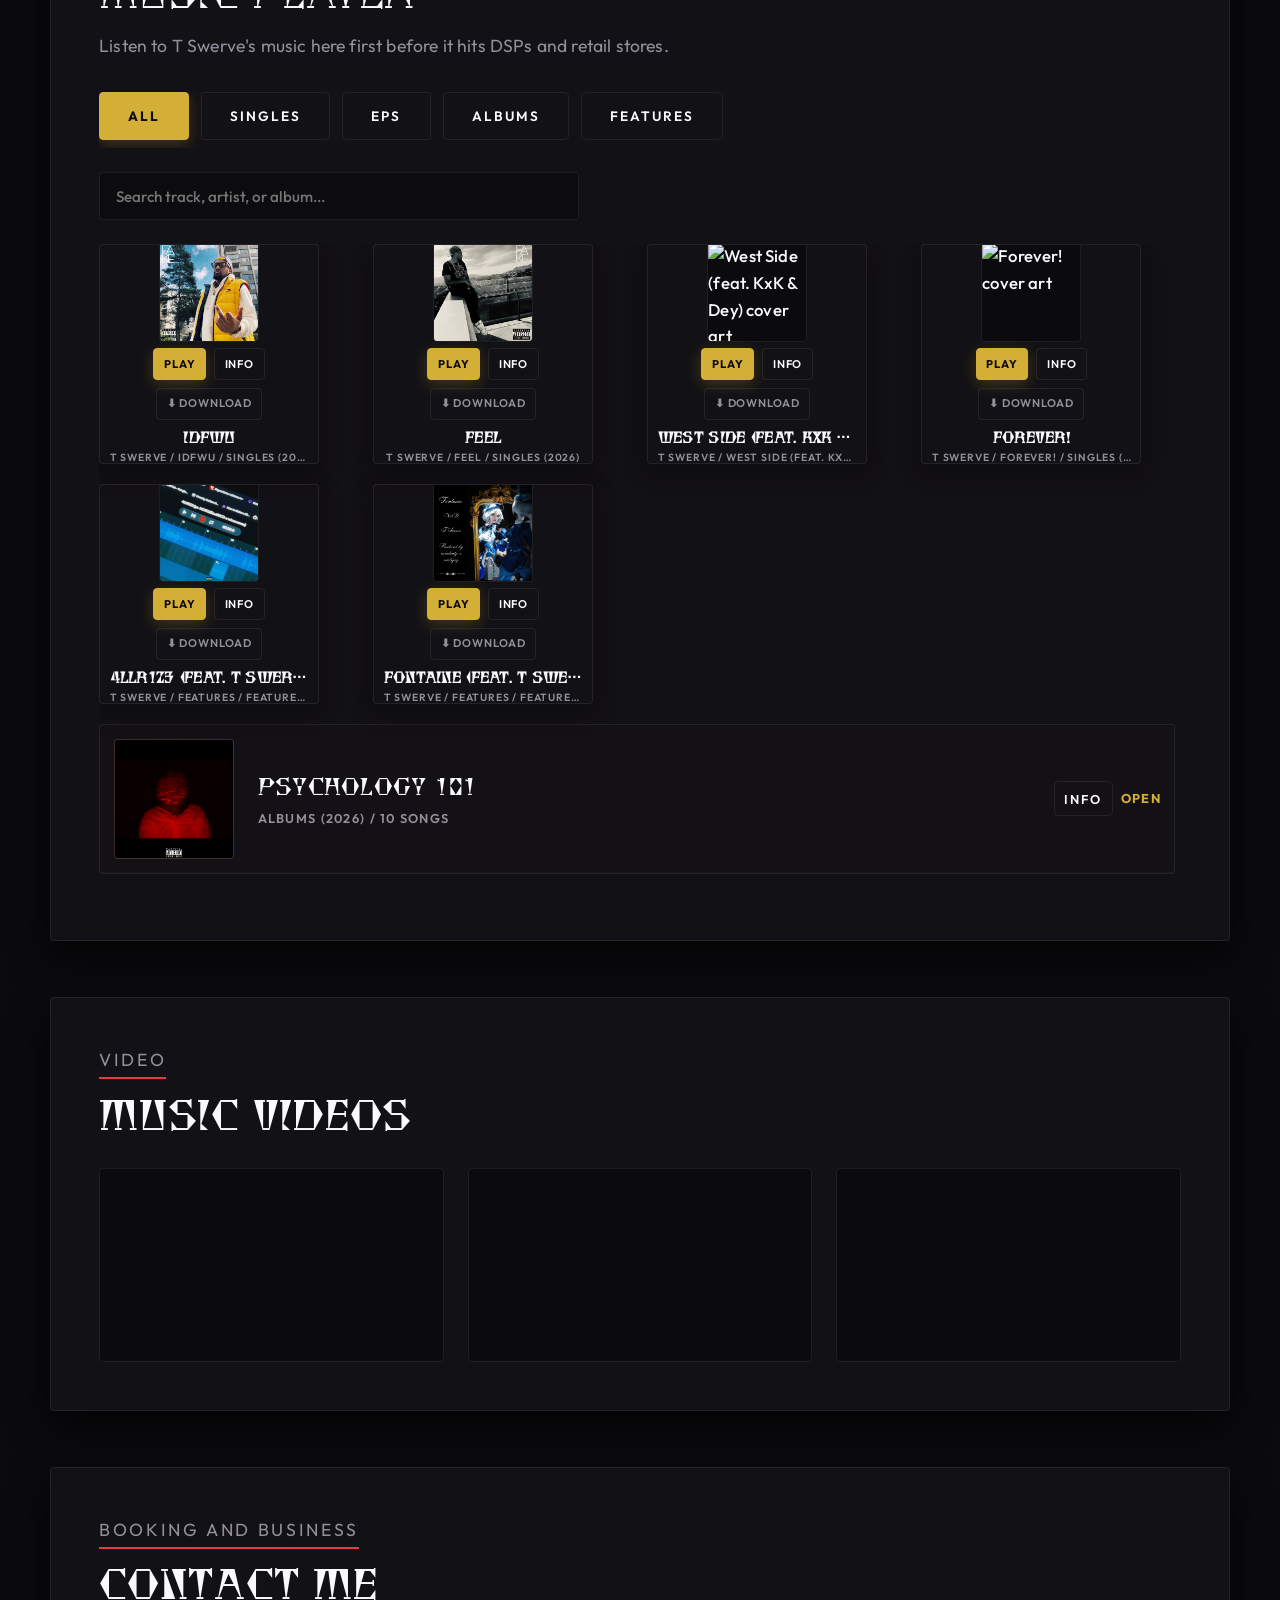
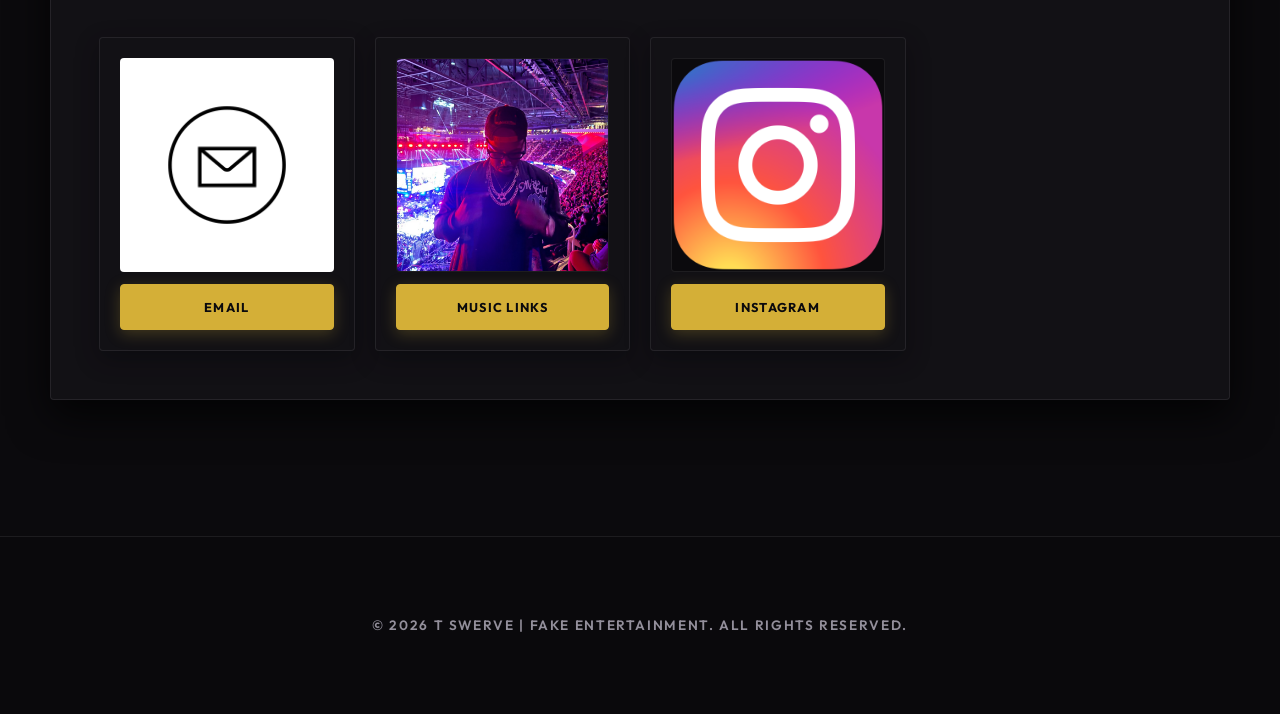
==== commit 15768a84: "Update Latest Drop and Music Videos sections with new YouTube embed video" ====
--- a/index.html
+++ b/index.html
@@ -135,12 +135,9 @@
             <div class="hero-panel" aria-label="Featured player">
                 <p class="panel-label">Now available</p>
                 <h2>Latest Drop</h2>
-                <img src="assets/latest-drop.jpg" alt="Latest Drop Cover" class="featured-cover"
-                    style="width: 100%; aspect-ratio: 1; object-fit: cover; border-radius: 4px; margin-bottom: 1rem; border: 1px solid var(--line);">
-                <audio controls controlsList="nodownload" oncontextmenu="return false;" preload="metadata"
-                    id="featured-player"></audio>
-                <p class="muted" id="featured-title" style="margin-bottom: 1.25rem;">Upload music to your repo folders
-                    to populate the player.</p>
+                <div class="embed-shell" style="margin-bottom: 1rem; aspect-ratio: 16 / 9; min-height: auto;">
+                    <iframe width="560" height="315" src="https://www.youtube.com/embed/p-qxt3CFr7A?si=Gx6EfDcRg3w5Al8_" title="YouTube video player" frameborder="0" allow="accelerometer; autoplay; clipboard-write; encrypted-media; gyroscope; picture-in-picture; web-share" referrerpolicy="strict-origin-when-cross-origin" allowfullscreen></iframe>
+                </div>
                 <div class="latest-drop-link-container"
                     style="border-top: 1px solid var(--line); padding-top: 1.25rem; text-align: center;">
                     <a class="button primary" href="https://ffm.to/feeeel" target="_blank" rel="noopener noreferrer"
@@ -175,6 +172,9 @@
                 <h2>Music Videos</h2>
             </div>
             <div class="epk-video-grid">
+                <div class="embed-shell">
+                    <iframe width="560" height="315" src="https://www.youtube.com/embed/p-qxt3CFr7A?si=Gx6EfDcRg3w5Al8_" title="YouTube video player" frameborder="0" allow="accelerometer; autoplay; clipboard-write; encrypted-media; gyroscope; picture-in-picture; web-share" referrerpolicy="strict-origin-when-cross-origin" allowfullscreen></iframe>
+                </div>
                 <div class="embed-shell">
                     <iframe width="560" height="315" src="https://www.youtube.com/embed/HooHysJyaPg?si=09KjjHG3vNFsz-TX" title="YouTube video player" frameborder="0" allow="accelerometer; autoplay; clipboard-write; encrypted-media; gyroscope; picture-in-picture; web-share" referrerpolicy="strict-origin-when-cross-origin" allowfullscreen></iframe>
                 </div>
